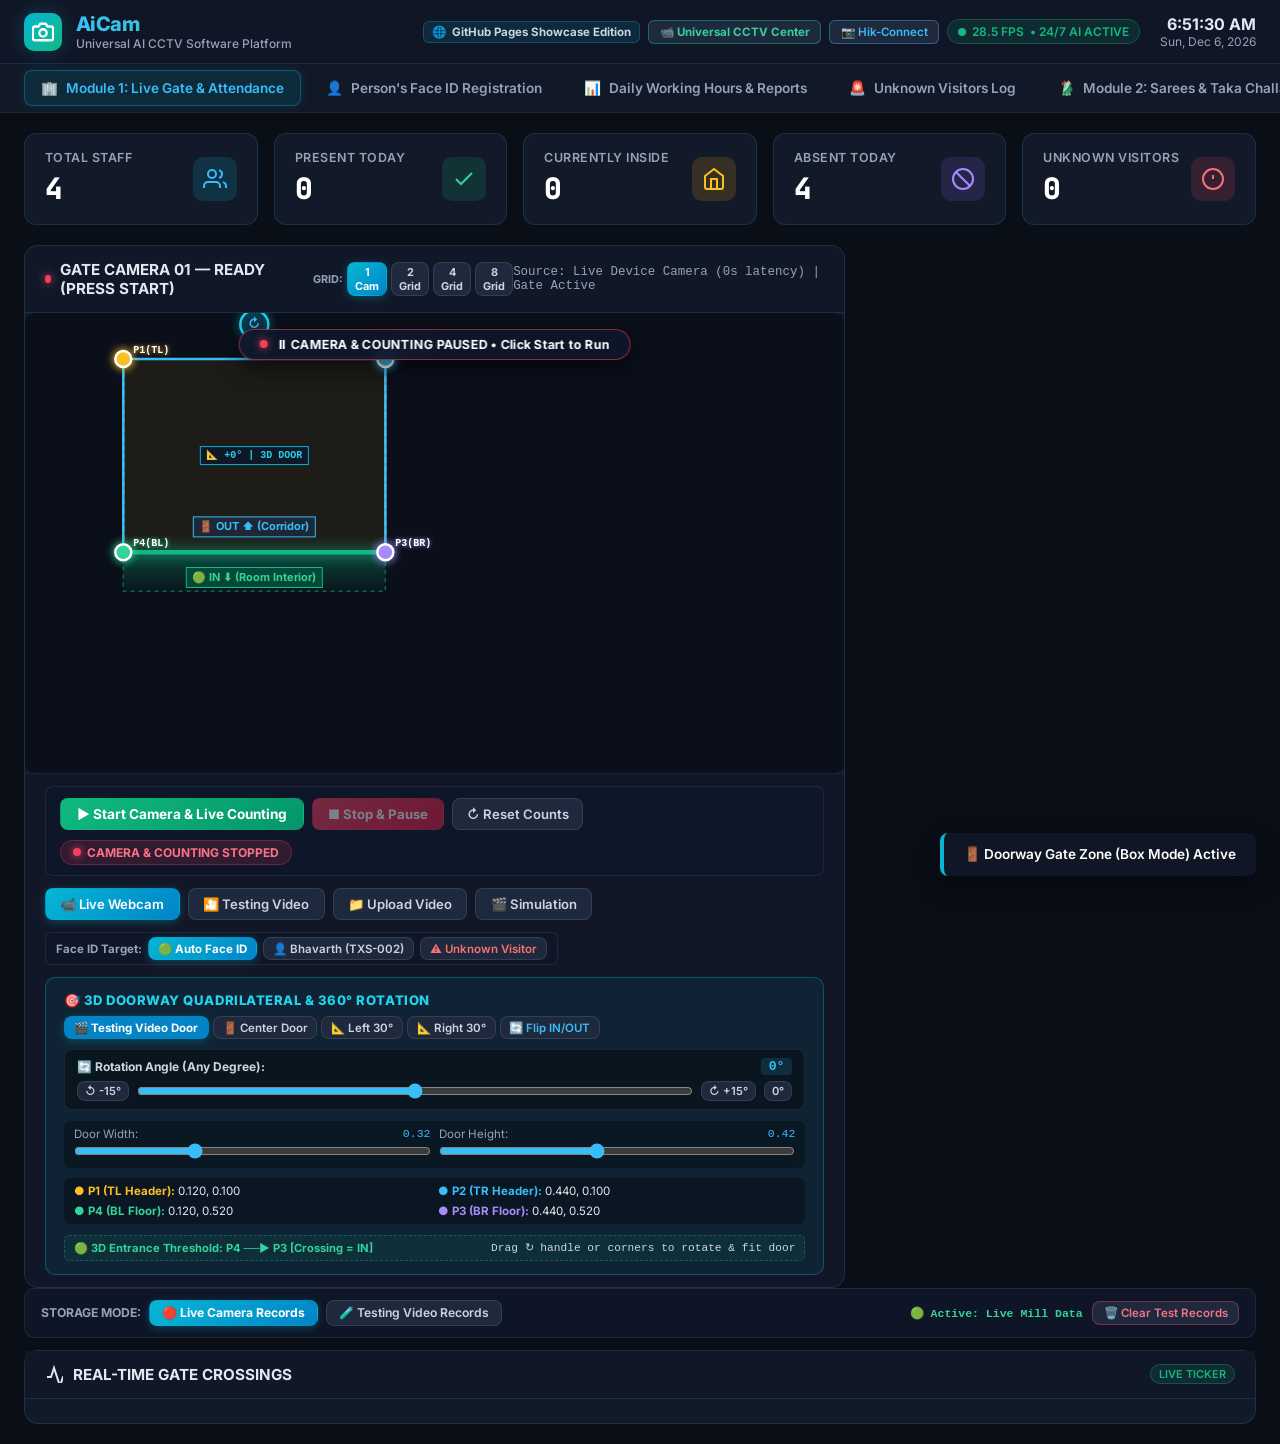
==== docs/index.html @ 10a3b768 "feat: 360-degree rotation handle, degree slider, dimension controls, and 3D entrance perspective car" ====
<!DOCTYPE html>
<html lang="en">
<head>
  <meta charset="UTF-8">
  <meta name="viewport" content="width=device-width, initial-scale=1.0">
  <title>AiCam - Universal AI CCTV Software Platform</title>
  <link rel="preconnect" href="https://fonts.googleapis.com">
  <link rel="preconnect" href="https://fonts.gstatic.com" crossorigin>
  <link href="https://fonts.googleapis.com/css2?family=Inter:wght@400;500;600;700;800&family=JetBrains+Mono:wght@500;700&display=swap" rel="stylesheet">
  <link rel="stylesheet" href="./css/style.css?v=21.0">
</head>
<body>

  <!-- Printable Report Header (Visible only when printing) -->
  <div class="print-header">
    <h1 style="font-size: 1.6rem; font-weight: 800; letter-spacing: -0.02em;">AiCam - OFFICIAL ATTENDANCE REPORT</h1>
    <p style="font-size: 0.9rem; color: #555; margin-top: 4px;">Gate 01 Attendance & Hours Log | Date: <span id="printReportDate">Today</span> | Generated Automatically by AI Camera System</p>
    <hr style="margin: 12px 0; border: 0; border-top: 2px solid #000;">
  </div>

  <!-- Top Navigation Bar -->
  <header class="navbar">
    <div class="brand">
      <div class="brand-icon">
        <svg viewBox="0 0 24 24" fill="none" stroke-width="2.5" stroke-linecap="round" stroke-linejoin="round">
          <path d="M23 19a2 2 0 0 1-2 2H3a2 2 0 0 1-2-2V8a2 2 0 0 1 2-2h4l2-3h6l2 3h4a2 2 0 0 1 2 2z"></path>
          <circle cx="12" cy="13" r="4"></circle>
        </svg>
      </div>
      <div class="brand-text">
        <h1>AiCam</h1>
        <p>Universal AI CCTV Software Platform</p>
      </div>
    </div>

    <div class="nav-status">
      <div style="display: flex; gap: 0.5rem; align-items: center; flex-wrap: wrap;">
        <span id="navConnPill" style="background: rgba(6,182,212,0.12); border: 1px solid rgba(6,182,212,0.3); color: #cbd5e1; font-size: 0.72rem; font-weight: 600; padding: 3px 8px; border-radius: 6px; font-family: monospace;" title="Connection status">
          🌐 <strong>GitHub Pages Showcase Edition</strong>
        </span>
                <button class="btn btn-secondary" onclick="openUniversalCameraModal()" style="padding: 0.25rem 0.65rem; font-size: 0.72rem; border-radius: 6px; border: 1px solid rgba(16,185,129,0.5); color: #34d399; font-weight: 700;">📹 Universal CCTV Center</button>
        <button class="btn btn-secondary" onclick="openHikConnectModal()" style="padding: 0.25rem 0.65rem; font-size: 0.72rem; border-radius: 6px; border: 1px solid rgba(56,189,248,0.4); color: #38bdf8;">📷 Hik-Connect</button>
        <button id="btnConnectLiveBackend" class="btn btn-secondary" style="display: none; padding: 0.25rem 0.65rem; font-size: 0.72rem; border-radius: 6px; border: 1px solid rgba(56,189,248,0.4); color: #38bdf8;" onclick="promptBackendUrl()">
          📡 Connect Live Cloud Cam
        </button>
        <div class="badge-live">
          <span class="pulse-dot"></span>
          <span id="liveFps">28.5 FPS</span> • 24/7 AI ACTIVE
        </div>
      </div>
      <div class="time-box">
        <div class="time" id="liveTime">--:--:-- --</div>
        <div class="date" id="liveDate">Loading date...</div>
      </div>
    </div>
  </header>

  <!-- Modular Navigation Tab Bar -->
  <nav class="tab-bar">
    <button class="tab-btn active" data-tab="attendance">
      <span>🏢</span> Module 1: Live Gate & Attendance
    </button>
    <button class="tab-btn" data-tab="staff">
      <span>👤</span> Person's Face ID Registration
    </button>
    <button class="tab-btn" data-tab="reports">
      <span>📊</span> Daily Working Hours & Reports
    </button>
    <button class="tab-btn" data-tab="unknowns">
      <span>🚨</span> Unknown Visitors Log
      <span class="tab-badge" id="unknownsCountBadge" style="display: none;">0</span>
    </button>
    <button class="tab-btn" data-tab="module2">
      <span>🥻</span> Module 2: Sarees & Taka Challan Matching
    </button>
    <button class="tab-btn" data-tab="module3">
      <span>📦</span> Module 3: Yarn Boxes & Rapier Bimps
    </button>
  </nav>

  <!-- Main Content Layout -->
  <main class="main-content">

    <!-- Top KPI Performance Cards -->
    <section class="kpi-grid">
      <div class="kpi-card">
        <div class="kpi-info">
          <p>Total Staff</p>
          <h2 id="kpiTotalStaff">4</h2>
        </div>
        <div class="kpi-icon cyan">
          <svg width="24" height="24" fill="none" stroke="currentColor" stroke-width="2"><path d="M17 21v-2a4 4 0 0 0-4-4H5a4 4 0 0 0-4 4v2"></path><circle cx="9" cy="7" r="4"></circle><path d="M23 21v-2a4 4 0 0 0-3-3.87"></path><path d="M16 3.13a4 4 0 0 1 0 7.75"></path></svg>
        </div>
      </div>

      <div class="kpi-card">
        <div class="kpi-info">
          <p>Present Today</p>
          <h2 id="kpiPresentToday">0</h2>
        </div>
        <div class="kpi-icon emerald">
          <svg width="24" height="24" fill="none" stroke="currentColor" stroke-width="2"><polyline points="20 6 9 17 4 12"></polyline></svg>
        </div>
      </div>

      <div class="kpi-card">
        <div class="kpi-info">
          <p>Currently Inside</p>
          <h2 id="kpiCurrentlyInside">0</h2>
        </div>
        <div class="kpi-icon amber">
          <svg width="24" height="24" fill="none" stroke="currentColor" stroke-width="2"><path d="M3 9l9-7 9 7v11a2 2 0 0 1-2 2H5a2 2 0 0 1-2-2z"></path><polyline points="9 22 9 12 15 12 15 22"></polyline></svg>
        </div>
      </div>

      <div class="kpi-card">
        <div class="kpi-info">
          <p>Absent Today</p>
          <h2 id="kpiAbsentToday">4</h2>
        </div>
        <div class="kpi-icon violet">
          <svg width="24" height="24" fill="none" stroke="currentColor" stroke-width="2"><circle cx="12" cy="12" r="10"></circle><line x1="4.93" y1="4.93" x2="19.07" y2="19.07"></line></svg>
        </div>
      </div>

      <div class="kpi-card">
        <div class="kpi-info">
          <p>Unknown Visitors</p>
          <h2 id="kpiUnknownsToday">0</h2>
        </div>
        <div class="kpi-icon rose">
          <svg width="24" height="24" fill="none" stroke="currentColor" stroke-width="2"><circle cx="12" cy="12" r="10"></circle><line x1="12" y1="8" x2="12" y2="12"></line><line x1="12" y1="16" x2="12.01" y2="16"></line></svg>
        </div>
      </div>
    </section>

    <!-- PANE 1: Module 1 Live Attendance & Gate Video -->
    <div id="pane-attendance" class="tab-content-pane">
      <div class="camera-view-layout">
        
        <!-- Live Video Feed Container -->
        <div class="camera-card">
          <div class="card-header">
            <div class="card-title">
              <span id="cameraPulseDot" class="pulse-dot"></span>
              <span id="cameraCardHeaderTitle">GATE CAMERA 01 - REAL-TIME AI TRACKING FEED</span>
              <div style="display: flex; gap: 4px; align-items: center; margin-left: 0.5rem;">
                <span style="font-size: 0.68rem; color: #94a3b8; font-weight: 700;">GRID:</span>
                <button id="btnGrid1" class="btn btn-primary" style="padding: 2px 7px; font-size: 0.68rem; font-weight: 700;" onclick="setCameraGridView(1)">1 Cam</button>
                <button id="btnGrid2" class="btn btn-secondary" style="padding: 2px 7px; font-size: 0.68rem; font-weight: 700;" onclick="setCameraGridView(2)">2 Grid</button>
                <button id="btnGrid4" class="btn btn-secondary" style="padding: 2px 7px; font-size: 0.68rem; font-weight: 700;" onclick="setCameraGridView(4)">4 Grid</button>
                <button id="btnGrid8" class="btn btn-secondary" style="padding: 2px 7px; font-size: 0.68rem; font-weight: 700;" onclick="setCameraGridView(8)">8 Grid</button>
              </div>
            </div>
            <span id="sourceStatusText" style="font-size: 0.78rem; color: var(--text-muted); font-family: monospace;">
              Initializing camera source...
            </span>
          </div>

                    <!-- Video + Interactive Canvas Overlay -->
          <div id="videoWrapper" style="position: relative; width: 100%; aspect-ratio: 16/9; background: #0a0f1a; border-radius: 10px; overflow: hidden; user-select: none;">
            <!-- 1. Live Backend Stream (used when localhost:8000 or cloud tunnel is active) -->
            <img id="cameraStream"
                 src=""
                 alt="Live AI Camera Stream"
                 style="display: none; width: 100%; height: 100%; object-fit: contain; border-radius: 10px;" />

            <!-- 2. Real Video / Webcam Player (used on GitHub Pages or standalone browser mode with 0-sec delay) -->
            <video id="html5VideoPlayer"
                   src=""
                   playsinline
                   muted
                   crossorigin="anonymous"
                   style="display: block; width: 100%; height: 100%; object-fit: contain; border-radius: 10px;">
            </video>

            <!-- 3. Real Interactive Gate Line & Bounding Boxes Canvas Overlay -->
            <canvas id="gateLineCanvas"
                    style="position: absolute; top: 0; left: 0; width: 100%; height: 100%; border-radius: 10px; cursor: default; z-index: 10; display: block; pointer-events: auto;">
            </canvas>

            <!-- Standby Notification (Shows for 2 seconds then auto-fades) -->
            <div id="cameraStandbyOverlay" style="display: none; position: absolute; top: 16px; left: 50%; transform: translateX(-50%); z-index: 25; pointer-events: none; transition: opacity 0.4s ease-out; opacity: 0;">
              <div style="background: rgba(15,23,42,0.92); border: 1px solid rgba(244,63,94,0.55); border-radius: 30px; padding: 7px 20px; display: flex; align-items: center; gap: 8px; box-shadow: 0 8px 25px rgba(0,0,0,0.6); backdrop-filter: blur(8px); white-space: nowrap;">
                <span style="display: inline-block; width: 8px; height: 8px; border-radius: 50%; background: #f43f5e; box-shadow: 0 0 8px #f43f5e;"></span>
                <span style="color: #fff; font-size: 0.78rem; font-weight: 700; letter-spacing: 0.02em;">&#9208; CAMERA &amp; COUNTING PAUSED &bull; Click Start to Run</span>
              </div>
            </div>

            <!-- Draw Mode Badge -->
            <div id="drawModeBadge" style="display: none; position: absolute; top: 10px; left: 50%; transform: translateX(-50%); z-index: 20; background: rgba(251,191,36,0.95); color: #000; font-size: 0.76rem; font-weight: 800; padding: 5px 14px; border-radius: 20px; pointer-events: none; white-space: nowrap;">
              &#9998; DRAW MODE: Drag anywhere on video to place gate line &mdash; Drag handles to resize
            </div>
          </div>

          <!-- Controls Bar -->
          <div class="cam-controls-bar" style="flex-direction: column; gap: 0.75rem; align-items: stretch; padding-top: 0.75rem;">

            <!-- Row 1: Primary Controls (Start / Stop / Reset / Status) -->
            <div style="display: flex; gap: 0.6rem; align-items: center; justify-content: space-between; flex-wrap: wrap; background: rgba(15,23,42,0.92); padding: 0.65rem 0.85rem; border-radius: 8px; border: 1px solid rgba(255,255,255,0.08);">
              <div style="display: flex; gap: 0.5rem; align-items: center; flex-wrap: wrap;">
                <button id="btnStartCounting" class="btn btn-emerald" style="padding: 0.45rem 1rem; font-weight: 700; font-size: 0.85rem;" onclick="startLiveCounting()">
                  &#9654; Start Camera &amp; Live Counting
                </button>
                <button id="btnStopCounting" class="btn btn-rose" style="padding: 0.45rem 0.95rem; font-weight: 700; font-size: 0.82rem;" onclick="stopLiveCounting()">
                  &#9632; Stop &amp; Pause
                </button>
                <button id="btnResetSessionCounts" class="btn btn-secondary" style="padding: 0.45rem 0.85rem; font-size: 0.82rem;" onclick="resetSessionCrossings()">
                  &#8635; Reset Counts
                </button>
              </div>

              <!-- Live Counting Status Badge -->
              <div id="countingStatusBadge" style="display: flex; align-items: center; gap: 6px; font-size: 0.75rem; font-weight: 700; color: #fb7185; background: rgba(244,63,94,0.15); border: 1px solid rgba(244,63,94,0.3); padding: 4px 12px; border-radius: 20px;">
                <span class="pulse-dot" id="statusDot" style="background: #f43f5e; box-shadow: 0 0 8px #f43f5e; animation: none;"></span>
                <span id="countingStatusText">CAMERA &amp; COUNTING STOPPED</span>
              </div>
            </div>

            <!-- Row 2: Clean Video Source + Target Selector -->
            <div style="display: flex; justify-content: space-between; align-items: center; flex-wrap: wrap; gap: 0.75rem;">

              <!-- Clean Source Selector (No repetition) -->
              <div class="source-selector" style="flex-wrap: wrap; margin: 0;">
                <button id="btnSrcWebcam" class="btn btn-primary" onclick="setVideoSource('webcam')">
                  &#128249; Live Webcam
                </button>
                <button id="btnSrcTestVideo" class="btn btn-secondary" onclick="setVideoSource('file')" title="Load testing video.mp4">
                  &#127910; Testing Video
                </button>
                <label for="videoFileInput" class="btn btn-secondary" style="margin: 0; cursor: pointer;">
                  &#128193; Upload Video
                </label>
                <input type="file" id="videoFileInput" accept="video/*" style="display: none;" />
                <button id="btnSrcSim" class="btn btn-secondary" onclick="runSimulatedGateEvent()" title="Run CCTV Simulation Pass & Capture Unknown Visitor">
                  &#127916; Simulation
                </button>
              </div>

              <!-- Biometric Target Selection -->
              <div style="display: flex; align-items: center; gap: 0.4rem; background: rgba(15,23,42,0.7); padding: 4px 10px; border-radius: 6px; border: 1px solid rgba(255,255,255,0.08);">
                <span style="font-size: 0.72rem; color: #94a3b8; font-weight: 700;">Face ID Target:</span>
                <button id="btnTargetAuto" class="btn btn-primary" style="padding: 0.22rem 0.55rem; font-size: 0.72rem; font-weight: 700;" onclick="setGatePersonTarget('auto')">&#128994; Auto Face ID</button>
                <button id="btnTargetStaff" class="btn btn-secondary" style="padding: 0.22rem 0.55rem; font-size: 0.72rem;" onclick="setGatePersonTarget('bhavarth')">&#128100; Bhavarth (TXS-002)</button>
                <button id="btnTargetUnknown" class="btn btn-secondary" style="padding: 0.22rem 0.55rem; font-size: 0.72rem; color: #f87171;" onclick="setGatePersonTarget('unknown')">&#9888;&#65039; Unknown Visitor</button>
              </div>

              <!-- Gate Geometry & Zone Editor Panel -->
              <div id="gateLinePanel" style="background: rgba(6,182,212,0.08); border: 1px solid rgba(6,182,212,0.35); border-radius: 10px; padding: 0.85rem 1.1rem; display: flex; flex-direction: column; gap: 0.65rem; min-width: 340px;">
                <div style="display: flex; align-items: center; justify-content: space-between; gap: 0.5rem; flex-wrap: wrap;">
                  <span style="font-size: 0.82rem; font-weight: 800; color: #22d3ee; text-transform: uppercase; letter-spacing: 0.04em;">🎯 3D Doorway Quadrilateral &amp; 360° Rotation</span>
                  <div style="display: flex; gap: 4px; flex-wrap: wrap;">
                    <button id="btnSnapTestVideoDoor" class="btn btn-primary" style="padding: 0.22rem 0.6rem; font-size: 0.72rem; font-weight: 700; background: #0284c7;" onclick="snapToTestingVideoDoor()" title="Aligns door quad perfectly with testing video doorway">🎬 Testing Video Door</button>
                    <button id="btnCenterDoor" class="btn btn-secondary" style="padding: 0.22rem 0.55rem; font-size: 0.72rem;" onclick="snapToCenterDoor()" title="Center door square">🚪 Center Door</button>
                    <button id="btnAngledLeftDoor" class="btn btn-secondary" style="padding: 0.22rem 0.55rem; font-size: 0.72rem;" onclick="snapToAngledDoor(-30)" title="30° Left Perspective">📐 Left 30°</button>
                    <button id="btnAngledRightDoor" class="btn btn-secondary" style="padding: 0.22rem 0.55rem; font-size: 0.72rem;" onclick="snapToAngledDoor(30)" title="30° Right Perspective">📐 Right 30°</button>
                    <button id="btnFlipDir" class="btn btn-secondary" style="padding: 0.22rem 0.55rem; font-size: 0.72rem; color: #38bdf8;" onclick="toggleFlipDirection()" title="Flip IN vs OUT direction">🔄 Flip IN/OUT</button>
                  </div>
                </div>

                <!-- 360° Rotation Angle Slider & Quick Angle Nudge -->
                <div style="background: rgba(0,0,0,0.4); padding: 8px 12px; border-radius: 8px; border: 1px solid rgba(255,255,255,0.08); display: flex; flex-direction: column; gap: 6px;">
                  <div style="display: flex; justify-content: space-between; align-items: center; font-size: 0.75rem;">
                    <span style="color: #cbd5e1; font-weight: 700;">🔄 Rotation Angle (Any Degree):</span>
                    <span id="doorAngleDegreeText" style="font-family: monospace; font-size: 0.82rem; font-weight: 800; color: #38bdf8; background: rgba(56,189,248,0.15); padding: 1px 8px; border-radius: 4px;">0°</span>
                  </div>
                  <div style="display: flex; align-items: center; gap: 8px;">
                    <button class="btn btn-secondary" style="padding: 2px 7px; font-size: 0.70rem;" onclick="nudgeDoorAngle(-15)" title="Rotate -15°">↺ -15°</button>
                    <input type="range" id="doorAngleSlider" min="-180" max="180" value="0" step="1" style="flex: 1; accent-color: #38bdf8; cursor: pointer;" oninput="onDoorAngleSliderChange(this.value)">
                    <button class="btn btn-secondary" style="padding: 2px 7px; font-size: 0.70rem;" onclick="nudgeDoorAngle(15)" title="Rotate +15°">↻ +15°</button>
                    <button class="btn btn-secondary" style="padding: 2px 7px; font-size: 0.70rem;" onclick="resetDoorAngle()" title="Reset to 0°">0°</button>
                  </div>
                </div>

                <!-- 3D Perspective Dimension Sliders (Width & Height) -->
                <div style="display: grid; grid-template-columns: 1fr 1fr; gap: 8px; background: rgba(0,0,0,0.3); padding: 6px 10px; border-radius: 6px; font-size: 0.72rem;">
                  <div>
                    <div style="display: flex; justify-content: space-between; color: #94a3b8; margin-bottom: 2px;">
                      <span>Door Width:</span>
                      <span id="doorWidthText" style="font-family: monospace; color: #38bdf8;">0.32</span>
                    </div>
                    <input type="range" id="doorWidthSlider" min="0.08" max="0.80" step="0.01" value="0.32" style="width: 100%; accent-color: #38bdf8;" oninput="onDoorDimensionChange('width', this.value)">
                  </div>
                  <div>
                    <div style="display: flex; justify-content: space-between; color: #94a3b8; margin-bottom: 2px;">
                      <span>Door Height:</span>
                      <span id="doorHeightText" style="font-family: monospace; color: #38bdf8;">0.42</span>
                    </div>
                    <input type="range" id="doorHeightSlider" min="0.08" max="0.85" step="0.01" value="0.42" style="width: 100%; accent-color: #38bdf8;" oninput="onDoorDimensionChange('height', this.value)">
                  </div>
                </div>

                <!-- 4 Editable Corners Display -->
                <div style="display: grid; grid-template-columns: 1fr 1fr; gap: 6px; font-size: 0.72rem; font-family: monospace; background: rgba(0,0,0,0.35); padding: 6px 10px; border-radius: 6px;">
                  <div><span style="color: #fbbf24; font-weight: 700;">● P1 (TL Header):</span> <span id="polyP1" style="color: #e2e8f0;">0.120, 0.100</span></div>
                  <div><span style="color: #38bdf8; font-weight: 700;">● P2 (TR Header):</span> <span id="polyP2" style="color: #e2e8f0;">0.440, 0.100</span></div>
                  <div><span style="color: #34d399; font-weight: 700;">● P4 (BL Floor):</span> <span id="polyP4" style="color: #e2e8f0;">0.120, 0.520</span></div>
                  <div><span style="color: #a78bfa; font-weight: 700;">● P3 (BR Floor):</span> <span id="polyP3" style="color: #e2e8f0;">0.440, 0.520</span></div>
                </div>

                <!-- 3D Direction & Threshold Indicator Note -->
                <div style="font-size: 0.70rem; color: #94a3b8; display: flex; justify-content: space-between; align-items: center; background: rgba(16,185,129,0.08); border: 1px dashed rgba(16,185,129,0.35); padding: 5px 9px; border-radius: 5px;">
                  <span id="thresholdStatusNote" style="color: #34d399; font-weight: 700;">🟢 3D Entrance Threshold: P4 ──▶ P3 [Crossing = IN]</span>
                  <span style="color: #cbd5e1; font-family: monospace;">Drag ↻ handle or corners to rotate &amp; fit door</span>
                </div>
              </div></div>

            </div>
          </div>
        </div>
        </div>

                <!-- Multi-Camera Responsive Grid (Shown when 2, 4, or 8 Grid selected) -->
        <div id="multiCameraGrid" style="display: none; grid-template-columns: repeat(auto-fit, minmax(280px, 1fr)); gap: 0.75rem; margin-bottom: 1rem;">
          <!-- Dynamically populated camera feed tiles -->
        </div>

        <!-- Live vs Testing Video Storage Mode Selector -->
        <div style="background: rgba(15,23,42,0.85); border: 1px solid rgba(255,255,255,0.08); border-radius: 10px; padding: 0.65rem 1rem; margin-bottom: 0.75rem; display: flex; justify-content: space-between; align-items: center; flex-wrap: wrap; gap: 0.6rem;">
          <div style="display: flex; gap: 0.5rem; align-items: center;">
            <span style="font-size: 0.76rem; font-weight: 700; color: #94a3b8; text-transform: uppercase;">Storage Mode:</span>
            <button id="btnViewLiveRecords" class="btn btn-primary" style="padding: 0.3rem 0.75rem; font-size: 0.76rem; font-weight: 700;" onclick="switchStorageMode('live')">
              🔴 Live Camera Records
            </button>
            <button id="btnViewTestRecords" class="btn btn-secondary" style="padding: 0.3rem 0.75rem; font-size: 0.76rem;" onclick="switchStorageMode('testing')">
              🧪 Testing Video Records
            </button>
          </div>
          <div style="display: flex; align-items: center; gap: 0.6rem;">
            <span id="storageModeBadge" style="font-size: 0.72rem; font-family: monospace; color: #34d399; font-weight: 700;">
              🟢 Active: Live Mill Data
            </span>
            <button id="btnClearTestRecordsBtn" class="btn btn-secondary" style="padding: 0.25rem 0.65rem; font-size: 0.72rem; border-color: rgba(244,63,94,0.4); color: #fb7185;" onclick="clearTestRecordsNow()">
              🗑️ Clear Test Records
            </button>
          </div>
        </div>

        <!-- Live Gate Events Ticker -->
        <div class="feed-card">
          <div class="card-header">
            <div class="card-title">
              <svg width="18" height="18" fill="none" stroke="currentColor" stroke-width="2"><polyline points="22 12 18 12 15 21 9 3 6 12 2 12"></polyline></svg>
              <span>REAL-TIME GATE CROSSINGS</span>
            </div>
            <span class="badge-live" style="font-size: 0.68rem; padding: 2px 8px;">LIVE TICKER</span>
          </div>

          <div class="feed-list" id="recentEventsList">
            <!-- Dynamically populated -->
          </div>
        </div>

      </div>
    </div>

    <!-- PANE 2: Staff & Face ID Registration -->
    <div id="pane-staff" class="tab-content-pane" style="display: none;">
      <div style="display: flex; justify-content: space-between; align-items: center; margin-bottom: 1.25rem; flex-wrap: wrap; gap: 0.75rem;">
        <div>
          <h2 style="font-size: 1.25rem; font-weight: 700; color: #fff;">Registered Persons & Face ID Database</h2>
          <p style="font-size: 0.82rem; color: var(--text-muted); margin-top: 2px;">
            AI Camera detects and identifies each worker automatically when they enter or leave through the gate.
          </p>
        </div>
        <div style="display: flex; gap: 0.6rem; align-items: center; flex-wrap: wrap;">
          <input type="text" id="staffSearchInput" class="form-control" placeholder="Search staff name or code..." style="padding: 0.45rem 0.75rem; width: 220px;" />
          <button id="btnClearTestData" class="btn btn-secondary" style="border-color: rgba(244, 63, 94, 0.4); color: #fb7185;">
            <span>🧹</span> Clear Raw/Test Data
          </button>
          <button id="btnOpenRegister" class="btn btn-primary" style="padding: 0.65rem 1.25rem; font-size: 0.9rem;">
            <span>➕</span> Register Person Face ID
          </button>
        </div>
      </div>

      <div id="staffGridContainer" style="display: grid; grid-template-columns: repeat(auto-fill, minmax(320px, 1fr)); gap: 1rem;">
        <!-- Dynamically loaded staff cards -->
      </div>
    </div>

    <!-- PANE 3: Daily Working Hours & Reports -->
    <div id="pane-reports" class="tab-content-pane" style="display: none;">
      <div class="card-header no-print" style="border-radius: 12px; margin-bottom: 1rem;">
        <div style="display: flex; align-items: center; gap: 0.75rem; flex-wrap: wrap;">
          <label style="font-size: 0.85rem; font-weight: 600; color: #cbd5e1;">Select Date:</label>
          <input type="date" id="reportDatePicker" class="form-control" style="padding: 0.4rem 0.75rem;" />
          <button id="btnFilterReport" class="btn btn-primary" style="padding: 0.4rem 0.85rem;">Filter Date</button>
          
          <input type="text" id="reportSearchInput" class="form-control" placeholder="Search by name, designation, code..." style="width: 240px; padding: 0.4rem 0.75rem;" />

          <select id="reportStaffFilter" class="form-control" style="padding: 0.4rem 0.75rem; width: 180px;" onchange="onReportFilterChange()">
            <option value="ALL">👤 All Staff Members</option>
            <option value="TXS-001">Milan Hidad (TXS-001)</option>
            <option value="TXS-002">Bhavarth Hapani (TXS-002)</option>
            <option value="TXS-003">Vishal Morya (TXS-003)</option>
            <option value="TXS-004">Mahesh Ratod (TXS-004)</option>
          </select>
          <select id="reportStatusFilter" class="form-control" style="padding: 0.4rem 0.75rem; width: 140px;" onchange="onReportFilterChange()">
            <option value="ALL">All Status</option>
            <option value="Working">🟢 Working</option>
            <option value="Outside">🚪 Outside Gate</option>
            <option value="Completed">✓ Completed</option>
          </select>
        </div>

        <div style="display: flex; gap: 0.6rem; align-items: center; flex-wrap: wrap;">
          <button id="btnExportReportCSV" class="btn btn-secondary" style="padding: 0.55rem 0.95rem;">
            <span>📥</span> Export CSV
          </button>
          <button id="btnPrintReport" class="btn btn-emerald" style="padding: 0.55rem 1.1rem;">
            <span>🖨️</span> Print Official Attendance Sheet
          </button>
        </div>
      </div>

      
      <!-- Source-Separated Attendance Selector -->
      <div style="display: flex; justify-content: space-between; align-items: center; background: rgba(15,23,42,0.7); padding: 0.65rem 1rem; border-radius: 10px; border: 1px solid rgba(255,255,255,0.08); margin-bottom: 1rem; flex-wrap: wrap; gap: 0.75rem;">
        <div style="display: flex; gap: 0.6rem; align-items: center;">
          <span style="font-size: 0.8rem; font-weight: 700; color: #94a3b8; text-transform: uppercase; letter-spacing: 0.03em;">Attendance Mode:</span>
          <button id="btnReportsViewLive" class="btn btn-primary" style="padding: 0.35rem 0.85rem; font-size: 0.78rem; font-weight: 700;" onclick="setReportsViewMode('live')">
            🎥 Live Camera Records
          </button>
          <button id="btnReportsViewTest" class="btn btn-secondary" style="padding: 0.35rem 0.85rem; font-size: 0.78rem;" onclick="setReportsViewMode('testing')">
            🎬 Testing Video Records
          </button>
        </div>
        <div id="reportSourceBanner" style="font-size: 0.78rem; font-family: monospace; color: #34d399; font-weight: 700; display: flex; align-items: center; gap: 6px;">
          <span>🟢 Displaying: <strong>Live Camera Stream Data (Counted from 0)</strong></span>
        </div>
      </div>

      <div class="table-container">
        <table class="data-table">
          <thead>
            <tr>
              <th>#</th>
              <th>Photo</th>
              <th>Staff Code</th>
              <th>Name</th>
              <th>Designation</th>
              <th>Date</th>
              <th>Gate In / Out Counts</th>
              <th>In Time</th>
              <th>Out Time</th>
              <th>Total Working Hours</th>
              <th>Status</th>
              <th>Line-by-Line Movement</th>
            </tr>
          </thead>
          <tbody id="attendanceTableBody">
            <!-- Dynamically populated -->
          </tbody>
        </table>
      </div>

      <!-- Line-by-Line Detailed Person Movement Audit Report -->
      <div id="personTimelineSection" style="display: none; margin-top: 1.5rem; background: rgba(15,23,42,0.9); border: 1px solid rgba(56,189,248,0.3); border-radius: 12px; padding: 1.25rem;">
        <div style="display: flex; justify-content: space-between; align-items: center; border-bottom: 1px solid rgba(255,255,255,0.1); padding-bottom: 0.85rem; margin-bottom: 1rem; flex-wrap: wrap; gap: 0.75rem;">
          <div style="display: flex; align-items: center; gap: 0.85rem;">
            <img id="timelineStaffPhoto" src="" class="staff-thumb" style="width: 48px; height: 48px; border-radius: 8px;" />
            <div>
              <h3 id="timelineStaffName" style="color: #fff; font-size: 1.1rem; font-weight: 700; margin: 0;">Staff Name</h3>
              <p id="timelineStaffMeta" style="color: var(--accent-cyan); font-size: 0.78rem; font-family: monospace; margin: 2px 0 0 0;">Code | Designation</p>
            </div>
          </div>
          <div style="display: flex; gap: 0.5rem; align-items: center;">
            <button class="btn btn-secondary btn-sm" onclick="printPersonAuditReport()">🖨️ Print Person Report</button>
            <button class="btn btn-secondary btn-sm" onclick="closePersonTimeline()">✕ Close Timeline</button>
          </div>
        </div>

        <div style="display: grid; grid-template-columns: repeat(auto-fit, minmax(140px, 1fr)); gap: 0.75rem; margin-bottom: 1.25rem;">
          <div style="background: rgba(0,0,0,0.3); padding: 8px 12px; border-radius: 8px; border-left: 3px solid #10b981;">
            <div style="font-size: 0.72rem; color: #94a3b8;">FIRST IN TIME</div>
            <div id="timelineFirstIn" style="font-size: 1rem; font-weight: 700; color: #34d399; font-family: monospace;">--:--</div>
          </div>
          <div style="background: rgba(0,0,0,0.3); padding: 8px 12px; border-radius: 8px; border-left: 3px solid #f59e0b;">
            <div style="font-size: 0.72rem; color: #94a3b8;">LAST OUT TIME</div>
            <div id="timelineLastOut" style="font-size: 1rem; font-weight: 700; color: #fbbf24; font-family: monospace;">--:--</div>
          </div>
          <div style="background: rgba(0,0,0,0.3); padding: 8px 12px; border-radius: 8px; border-left: 3px solid #06b6d4;">
            <div style="font-size: 0.72rem; color: #94a3b8;">TOTAL WORKING TIME</div>
            <div id="timelineTotalWork" style="font-size: 1rem; font-weight: 700; color: #38bdf8; font-family: monospace;">0h 0m</div>
          </div>
          <div style="background: rgba(0,0,0,0.3); padding: 8px 12px; border-radius: 8px; border-left: 3px solid #a855f7;">
            <div style="font-size: 0.72rem; color: #94a3b8;">TOTAL GATE CROSSINGS</div>
            <div id="timelineTotalPasses" style="font-size: 1rem; font-weight: 700; color: #c084fc; font-family: monospace;">0 times</div>
          </div>
        </div>

        <h4 style="font-size: 0.88rem; font-weight: 700; color: #e2e8f0; margin-bottom: 0.6rem;">📜 Line-by-Line Movement & Punch Log</h4>
        <div class="table-container" style="max-height: 320px; overflow-y: auto;">
          <table class="data-table">
            <thead>
              <tr>
                <th>Event #</th>
                <th>Time (Note Down)</th>
                <th>Movement Direction</th>
                <th>Camera Location</th>
                <th>Session Duration</th>
                <th>Cumulative Hours</th>
                <th>Biometric Status</th>
              </tr>
            </thead>
            <tbody id="personTimelineTableBody">
              <!-- Chronological lines -->
            </tbody>
          </table>
        </div>
      </div>

    </div>

    <!-- PANE 4: Unknown Visitors Log -->
    <div id="pane-unknowns" class="tab-content-pane" style="display: none;">
      <div style="display: flex; justify-content: space-between; align-items: center; margin-bottom: 1.25rem; flex-wrap: wrap; gap: 0.75rem;">
        <div>
          <h2 style="font-size: 1.25rem; font-weight: 700; color: #fff;">Unregistered / Unknown Visitors (Daily Date Folders)</h2>
          <p style="font-size: 0.82rem; color: var(--text-muted); margin-top: 2px;">
            AI Camera saves unknown faces in daily date folders (<code>/data/unknown_snapshots/YYYY-MM-DD/</code>).
          </p>
        </div>
        <div style="display: flex; gap: 0.6rem; align-items: center; flex-wrap: wrap;">
          <input type="date" id="unknownDatePicker" class="form-control" style="padding: 0.4rem 0.75rem;" />
          <button id="btnFilterUnknowns" class="btn btn-primary" style="padding: 0.45rem 0.85rem;" onclick="filterUnknownsByDate()">
            <span>🔍</span> Filter Folder
          </button>
          <button id="btnClearDateUnknowns" class="btn btn-secondary" style="padding: 0.45rem 0.85rem; border-color: rgba(244,63,94,0.4); color: #fb7185;" onclick="deleteAllUnknownsForDate()">
            <span>📅</span> Delete for This Date
          </button>
          <button id="btnDeleteAllUnknownsTotal" class="btn btn-rose" style="padding: 0.45rem 0.85rem; font-weight: 700;" onclick="deleteAllUnknownsCompletely()">
            <span>💥</span> Delete ALL Unknowns (All Dates)
          </button>
        </div>
      </div>

      <div id="unknownsGallery" class="snapshots-grid">
        <!-- Dynamically loaded unknown visitor photos -->
      </div>
    </div>

    <!-- PANE 5: Module 2 Sarees & Taka Bunch Counter -->
    <div id="pane-module2" class="tab-content-pane" style="display: none;">
      <div style="display: grid; grid-template-columns: 1fr 2fr; gap: 1.25rem;">
        
        <!-- Challan Verification Form -->
        <div class="camera-card" style="padding: 1.25rem;">
          <h3 style="font-size: 1.05rem; font-weight: 700; color: #fff; margin-bottom: 0.5rem;">Saree & Taka Delivery Challan Verification</h3>
          <p style="font-size: 0.78rem; color: var(--text-muted); margin-bottom: 1rem;">
            Delivery boys bring raw taka bunches (20-40m rolls, 1-10 at a time) or finished sarees with a bill challan. Count under camera and verify before signing!
          </p>

          <form id="sareeTakaForm" style="display: flex; flex-direction: column; gap: 0.85rem;">
            <div class="form-group">
              <label>Delivery Challan No.</label>
              <input type="text" id="m2ChallanNo" class="form-control" placeholder="e.g. CH-2026-8812" required />
            </div>

            <div class="form-group">
              <label>Party / Mill Name</label>
              <input type="text" id="m2PartyName" class="form-control" placeholder="e.g. Shri Balaji Fabrics / Surat Mill" required />
            </div>

            <div class="form-group">
              <label>Delivery Person / Boy Name</label>
              <input type="text" id="m2DeliveryBoy" class="form-control" placeholder="e.g. Suresh Kumar" required />
            </div>

            <div class="form-group">
              <label>Product Type</label>
              <select id="m2ProductType" class="form-control">
                <option value="Raw Taka Bunch (20-40m)">Raw Taka Bunch (20-40 meters bunched)</option>
                <option value="Finished Saree (Butta Cutting)">Finished Saree (Butta Cutting)</option>
                <option value="Finished Saree (Border Cutting)">Finished Saree (Border Cutting)</option>
                <option value="Mill Processed Sarees">Mill Processed Sarees</option>
              </select>
            </div>

            <div style="display: grid; grid-template-columns: 1fr 1fr; gap: 0.75rem;">
              <div class="form-group">
                <label>Challan Quantity (Pcs)</label>
                <input type="number" id="m2ExpectedQty" class="form-control" placeholder="e.g. 40" required />
              </div>
              <div class="form-group">
                <label>AI Counted Qty (Pcs)</label>
                <input type="number" id="m2CountedQty" class="form-control" placeholder="e.g. 40" required />
              </div>
            </div>

            <div class="form-group">
              <label>Signed By (Authorised Staff)</label>
              <input type="text" id="m2SignedBy" class="form-control" placeholder="e.g. Ramesh Patel (Master)" />
            </div>

            <div class="form-group">
              <label>Remarks / Notes</label>
              <input type="text" id="m2Notes" class="form-control" placeholder="Condition of bundles, mill batch..." />
            </div>

            <button type="submit" class="btn btn-primary" style="margin-top: 0.5rem; justify-content: center; padding: 0.7rem;">
              Verify Match & Sign Challan
            </button>
          </form>
        </div>

        <!-- Challan History Table -->
        <div class="table-container" style="margin-top: 0;">
          <div class="card-header">
            <span class="card-title">DELIVERY CHALLAN & SAREE BATCH RECORDS</span>
          </div>
          <table class="data-table">
            <thead>
              <tr>
                <th>#</th>
                <th>Challan No.</th>
                <th>Party Name</th>
                <th>Delivery Boy</th>
                <th>Product Type</th>
                <th>Challan Qty</th>
                <th>AI Count</th>
                <th>Difference</th>
                <th>Status</th>
              </tr>
            </thead>
            <tbody id="module2TableBody">
              <!-- Dynamically populated -->
            </tbody>
          </table>
        </div>

      </div>
    </div>

    <!-- PANE 6: Module 3 Yarn Boxes & Rapier Bimps -->
    <div id="pane-module3" class="tab-content-pane" style="display: none;">
      <div style="display: grid; grid-template-columns: 1fr 2fr; gap: 1.25rem;">
        
        <!-- Inventory Actions & Lock Display -->
        <div class="camera-card" style="padding: 1.25rem;">
          <h3 style="font-size: 1.05rem; font-weight: 700; color: #fff; margin-bottom: 0.5rem;">Yarn Boxes & Rapier Bimp Movement</h3>
          <p style="font-size: 0.78rem; color: var(--text-muted); margin-bottom: 1rem;">
            Automatic in/out counting for yarn carton boxes, rapier machine beams (bimps), and zari spools.
          </p>

          <div style="background: rgba(16, 185, 129, 0.1); border: 1px solid rgba(16, 185, 129, 0.3); border-radius: 8px; padding: 0.85rem; margin-bottom: 1.25rem;">
            <div style="display: flex; align-items: center; gap: 0.5rem; color: var(--accent-emerald); font-weight: 700; font-size: 0.85rem;">
              <span>🔒</span> Anti-Double-Count Lock: ACTIVE
            </div>
            <p style="font-size: 0.75rem; color: #cbd5e1; margin-top: 4px;">
              System locks each object token for 10 seconds to ensure the same box or beam is never counted twice.
            </p>
          </div>

          <div style="display: flex; flex-direction: column; gap: 0.85rem;">
            <label style="font-size: 0.8rem; font-weight: 600; color: #cbd5e1;">Quick Gate Action Triggers:</label>
            <div style="display: grid; grid-template-columns: 1fr 1fr; gap: 0.6rem;">
              <button id="btnCountBoxIn" class="btn btn-emerald" style="justify-content: center; padding: 0.65rem;">
                📦 Yarn Box IN
              </button>
              <button id="btnCountBoxOut" class="btn btn-secondary" style="justify-content: center; padding: 0.65rem;">
                📦 Yarn Box OUT
              </button>
            </div>

            <div style="display: grid; grid-template-columns: 1fr 1fr; gap: 0.6rem;">
              <button id="btnCountBimpIn" class="btn btn-emerald" style="justify-content: center; padding: 0.65rem;">
                ⚙️ Rapier Bimp IN
              </button>
              <button id="btnCountBimpOut" class="btn btn-secondary" style="justify-content: center; padding: 0.65rem;">
                ⚙️ Rapier Bimp OUT
              </button>
            </div>
          </div>
        </div>

        <!-- Inventory Log Table -->
        <div class="table-container" style="margin-top: 0;">
          <div class="card-header">
            <span class="card-title">INVENTORY MOVEMENT LOG (ANTI-DOUBLE COUNT PROTECTED)</span>
          </div>
          <table class="data-table">
            <thead>
              <tr>
                <th>#</th>
                <th>Timestamp</th>
                <th>Material Type</th>
                <th>Direction</th>
                <th>Count Qty</th>
                <th>Anti-Double Lock Token</th>
              </tr>
            </thead>
            <tbody id="module3TableBody">
              <!-- Dynamically populated -->
            </tbody>
          </table>
        </div>

      </div>
    </div>

  </main>

  <!-- MODAL: Staff & Face ID Registration -->
  <div id="registerStaffModal" class="modal-overlay" style="display: none;">
    <div class="modal-content">
      <div class="modal-header">
        <h3 style="font-size: 1.05rem; font-weight: 700; color: #fff;">Register Staff / Worker for 24/7 Face ID</h3>
        <button id="btnCloseRegister" style="background: none; border: none; color: var(--text-muted); font-size: 1.25rem; cursor: pointer;">✕</button>
      </div>

      <form id="staffRegisterForm">
        <div class="modal-body">
          <div class="form-group">
            <label>1. Full Name of Staff / Worker *</label>
            <input type="text" id="regName" name="name" class="form-control" placeholder="e.g. Ramesh Patel / Prakash Parmar" required />
          </div>

          <div class="form-group">
            <label>2. Designation / Role (Type custom or select) *</label>
            <input type="text" list="designationList" name="designation" id="regDesignation" class="form-control" placeholder="Type or select role (e.g. Master, Weaver, Helper, Accountant...)" required />
            <datalist id="designationList">
              <option value="Master (Production Head)"></option>
              <option value="Weaver (Rapier Machine Operator)"></option>
              <option value="Helper / Worker"></option>
              <option value="Delivery Boy / Dispatcher"></option>
              <option value="Office Staff / Accountant"></option>
              <option value="Quality Checker (Folding)"></option>
              <option value="Mill Manager"></option>
              <option value="Supervisor"></option>
              <option value="Saree Cutting Master"></option>
              <option value="Mill Packing Staff"></option>
              <option value="Maintenance Technician"></option>
            </datalist>
          </div>

          <div class="form-group">
            <label>3. Face ID / Staff Code *</label>
            <input type="text" id="regFaceId" name="face_id" class="form-control" placeholder="e.g. FC-TXS-101" required />
          </div>

          <div class="form-group">
            <label>4. Face Capture *</label>
            <div style="display: flex; gap: 0.5rem; margin-bottom: 0.5rem; flex-wrap: wrap;">
              <button type="button" id="btnSnapLiveCamera" class="btn btn-emerald" style="flex: 1; justify-content: center; min-width: 170px;">
                📸 Grab Live AI Camera Face
              </button>
              <label for="regPhotoFile" class="btn btn-secondary" style="flex: 1; justify-content: center; cursor: pointer; margin: 0; min-width: 130px;">
                📁 Upload Photo File
              </label>
              <input type="file" id="regPhotoFile" name="photo" accept="image/*" style="display: none;" />
              <button type="button" id="btnSnapWebcam" class="btn btn-secondary" style="flex: 1; justify-content: center; min-width: 130px;">
                📷 Browser Webcam
              </button>
            </div>

            <!-- Webcam Live Preview -->
            <video id="regWebcamVideo" autoplay playsinline style="width: 100%; height: 200px; object-fit: cover; border-radius: 8px; display: none; background: #000;"></video>
            
            <!-- Snapshot Preview -->
            <img id="regPhotoPreview" style="width: 100%; max-height: 200px; object-fit: contain; border-radius: 8px; display: none; border: 1px solid var(--border-color);" />
            <input type="hidden" id="regPhotoBase64" name="photo_base64" />
            <input type="hidden" id="regPhotoUrl" name="photo_url" />
          </div>
        </div>

        <div style="padding: 1rem 1.4rem; background: rgba(17, 24, 39, 0.9); border-top: 1px solid var(--border-color); display: flex; justify-content: flex-end; gap: 0.75rem;">
          <button type="button" class="btn btn-secondary" onclick="document.getElementById('registerStaffModal').style.display='none'">Cancel</button>
          <button type="submit" id="btnSubmitRegister" class="btn btn-primary" style="padding: 0.6rem 1.4rem;">
            Verify Face & Register Staff
          </button>
        </div>
      </form>
    </div>
  </div>

  <!-- MODAL: Edit Staff Member -->
  <div id="editStaffModal" class="modal-overlay" style="display: none;">
    <div class="modal-content">
      <div class="modal-header">
        <h3 style="font-size: 1.05rem; font-weight: 700; color: #fff;">Edit Staff / Worker Details</h3>
        <button id="btnCloseEditStaff" style="background: none; border: none; color: var(--text-muted); font-size: 1.25rem; cursor: pointer;">✕</button>
      </div>
      <form id="editStaffForm">
        <input type="hidden" id="editStaffId" name="staff_id" />
        <div class="modal-body">
          <div class="form-group">
            <label>Full Name of Staff / Worker *</label>
            <input type="text" id="editStaffName" name="name" class="form-control" required />
          </div>
          <div class="form-group">
            <label>Designation / Role (Editable) *</label>
            <input type="text" list="designationList" id="editStaffDesignation" name="designation" class="form-control" placeholder="Type or select role..." required />
          </div>
        </div>
        <div style="padding: 1rem 1.4rem; background: rgba(17, 24, 39, 0.9); border-top: 1px solid var(--border-color); display: flex; justify-content: flex-end; gap: 0.75rem;">
          <button type="button" class="btn btn-secondary" onclick="document.getElementById('editStaffModal').style.display='none'">Cancel</button>
          <button type="submit" class="btn btn-primary" style="padding: 0.6rem 1.4rem;">Save Changes</button>
        </div>
      </form>
    </div>
  
  <!-- HIKVISION & HIK-CONNECT CAMERA INTEGRATION MODAL -->
  <div id="hikConnectModal" class="lightbox-overlay" style="display: none;" onclick="closeHikConnectModal(event)">
    <div class="lightbox-content" style="max-width: 740px; height: auto; max-height: 90vh;" onclick="event.stopPropagation()">
      <div class="lightbox-header">
        <div style="display: flex; align-items: center; gap: 10px;">
          <span style="background: #10b981; color: #000; font-size: 0.72rem; font-weight: 800; padding: 2px 8px; border-radius: 4px;">HIK-CONNECT &amp; RTSP</span>
          <h3 style="font-size: 1rem; font-weight: 700; color: #fff; margin: 0;">Connect Office CCTV / Hik-Connect Camera</h3>
        </div>
        <button class="lightbox-close-btn" onclick="closeHikConnectModal()" title="Close">✕</button>
      </div>

      <div style="padding: 1.5rem; overflow-y: auto; display: flex; flex-direction: column; gap: 1.15rem;">
        <div style="background: rgba(16,185,129,0.08); border: 1px solid rgba(16,185,129,0.3); border-radius: 10px; padding: 1rem;">
          <h4 style="color: #34d399; font-size: 0.92rem; margin: 0 0 0.5rem 0; display: flex; align-items: center; gap: 6px;">
            📱 Step-by-Step Guide for Hik-Connect Mobile App
          </h4>
          <ol style="margin: 0; padding-left: 1.25rem; font-size: 0.82rem; color: #cbd5e1; line-height: 1.6;">
            <li>Open the <strong>Hik-Connect</strong> app on your mobile phone.</li>
            <li>Tap your office gate camera &gt; Tap the <strong>⚙️ Settings</strong> icon.</li>
            <li>Go to <strong>Device Information</strong> &gt; note the <strong>IP Address</strong> (e.g. <code>192.168.1.130</code>).</li>
            <li>Under <strong>Device Settings</strong>, ensure <strong>Video Encryption</strong> is turned <strong>OFF</strong> (or use your 6-letter camera verification code from the camera label as password).</li>
            <li>Click <strong>Connect Office Camera</strong> below to stream live video into AiCam.</li>
          </ol>
        </div>

        <div style="display: grid; grid-template-columns: 2fr 1fr; gap: 0.85rem;">
          <div class="form-group" style="margin: 0;">
            <label style="font-size: 0.82rem; font-weight: 700; color: #f8fafc; margin-bottom: 0.35rem; display: block;">
              Camera / NVR IP Address:
            </label>
            <input type="text" id="hikIp" class="form-control" value="192.168.1.130" placeholder="e.g. 192.168.1.130" oninput="updateHikPreviewUrl()" />
          </div>
          <div class="form-group" style="margin: 0;">
            <label style="font-size: 0.82rem; font-weight: 700; color: #f8fafc; margin-bottom: 0.35rem; display: block;">
              Username:
            </label>
            <input type="text" id="hikUser" class="form-control" value="admin" placeholder="admin" oninput="updateHikPreviewUrl()" />
          </div>
        </div>

        <div style="display: grid; grid-template-columns: 1fr 1fr; gap: 0.85rem;">
          <div class="form-group" style="margin: 0;">
            <label style="font-size: 0.82rem; font-weight: 700; color: #f8fafc; margin-bottom: 0.35rem; display: block;">
              Password / Verification Code:
            </label>
            <input type="password" id="hikPass" class="form-control" placeholder="Camera Password or 6-letter code" oninput="updateHikPreviewUrl()" />
          </div>
          <div class="form-group" style="margin: 0;">
            <label style="font-size: 0.82rem; font-weight: 700; color: #f8fafc; margin-bottom: 0.35rem; display: block;">
              AI Stream Channel:
            </label>
            <select id="hikChannel" class="form-control" onchange="updateHikPreviewUrl()">
              <option value="102" selected>Channel 102 (Fast AI Substream - 0s delay)</option>
              <option value="101">Channel 101 (Main Stream 4K HD)</option>
            </select>
          </div>
        </div>

        <div class="form-group" style="margin: 0;">
          <label style="font-size: 0.82rem; font-weight: 700; color: #94a3b8; margin-bottom: 0.35rem; display: block;">
            Generated RTSP Stream URL:
          </label>
          <input type="text" id="hikvisionRtspUrl" class="form-control"
                 value="rtsp://admin:admin12345@192.168.1.130:554/Streaming/Channels/102"
                 style="font-family: monospace; font-size: 0.82rem; padding: 0.55rem 0.75rem; background: rgba(0,0,0,0.4);" />
        </div>
      </div>

      <div class="lightbox-footer" style="justify-content: flex-end; gap: 0.75rem;">
        <button class="btn btn-secondary" onclick="closeHikConnectModal()">Cancel</button>
        <button class="btn btn-emerald" style="font-weight: 700; padding: 0.55rem 1.25rem;" onclick="connectHikvisionStream()">
          ⚡ Connect Office Camera to Cloud AI Now
        </button>
      </div>
    </div>
  </div>

  <!-- FULLSCREEN IN-PAGE IMAGE LIGHTBOX MODAL (Zero new tabs, ultra-crisp 4K display) -->
  <div id="imageLightboxModal" class="lightbox-overlay" style="display: none;" onclick="closeImageLightbox(event)">
    <div class="lightbox-content" onclick="event.stopPropagation()">
      <div class="lightbox-header">
        <div style="display: flex; align-items: center; gap: 8px;">
          <span style="background: #f43f5e; color: #fff; font-size: 0.72rem; font-weight: 700; padding: 2px 8px; border-radius: 4px;">4K SECURITY SNAPSHOT</span>
          <h3 id="lightboxTitle" style="font-size: 0.95rem; font-weight: 700; color: #fff; margin: 0;">⚠️ UNREGISTERED VISITOR DETAILS</h3>
        </div>
                <div style="display: flex; gap: 6px; align-items: center; margin-left: auto; margin-right: 12px;">
            <button id="btnZoomIn" class="btn btn-secondary btn-sm" onclick="zoomInLightbox()" style="padding: 2px 8px; font-size: 0.8rem;" title="Zoom In (+)">➕ Zoom In</button>
            <button id="btnZoomOut" class="btn btn-secondary btn-sm" onclick="zoomOutLightbox()" style="padding: 2px 8px; font-size: 0.8rem;" title="Zoom Out (-)">➖ Zoom Out</button>
            <button id="btnZoomReset" class="btn btn-secondary btn-sm" onclick="resetLightboxZoom()" style="padding: 2px 8px; font-size: 0.8rem;" title="Reset Zoom">🔄 Reset</button>
            <button id="btnFullscreenModal" class="btn btn-emerald btn-sm" onclick="toggleFullscreenLightbox()" style="padding: 2px 10px; font-size: 0.8rem; font-weight: 700;" title="Full Screen (⛶)">⛶ Fullscreen</button>
          </div>
          <button class="lightbox-close-btn" onclick="closeImageLightbox()" title="Close (Esc)">✕</button>
      </div>

      <div class="lightbox-img-wrapper">
        <img id="lightboxImage" src="" alt="4K Security Snapshot" />
      </div>

      <div class="lightbox-footer">
        <div class="lightbox-meta">
          <div style="font-size: 0.85rem; font-weight: 700; color: #f8fafc;" id="lightboxDateTime">Date: -- | Time: --</div>
          <div style="font-size: 0.75rem; color: #94a3b8;" id="lightboxSubtext">Camera: Gate Cam 01 | Optical Quality: High-Definition Ultra-Clear</div>
        </div>
        <div class="lightbox-actions" style="display: flex; gap: 0.6rem; align-items: center; flex-wrap: wrap;">
          <button id="btnLightboxToggleView" class="btn btn-secondary" style="font-size: 0.78rem; padding: 0.45rem 0.85rem;" onclick="toggleLightboxFullView()">
            <span>🔍</span> <span id="lightboxToggleText">Show Full 4K Gate View</span>
          </button>
          <button id="btnLightboxRegister" class="btn btn-primary" style="font-size: 0.78rem; padding: 0.45rem 0.95rem;" onclick="registerFromLightbox()">
            <span>➕</span> Register as Staff
          </button>
          <button id="btnLightboxDelete" class="btn btn-rose" style="font-size: 0.78rem; padding: 0.45rem 0.85rem;" onclick="deleteFromLightbox()">
            <span>🗑️</span> Delete Snapshot
          </button>
        </div>
      </div>
    </div>
  </div>

  

  


  <!-- MODAL: Universal CCTV Camera Integration Center (Hikvision, Dahua, CP Plus, Uniview, Generic RTSP, ONVIF) -->
  <div id="universalCameraModal" class="modal-overlay" style="display: none;" onclick="closeUniversalCameraModal(event)">
    <div class="modal-content" style="max-width: 780px;" onclick="event.stopPropagation()">
      <div class="modal-header">
        <div style="display: flex; align-items: center; gap: 8px;">
          <span style="background: rgba(6,182,212,0.2); color: #22d3ee; border: 1px solid rgba(6,182,212,0.4); font-size: 0.72rem; font-weight: 700; padding: 2px 8px; border-radius: 4px;">UNIVERSAL CCTV ENGINE</span>
          <h3 style="font-size: 1.05rem; font-weight: 700; color: #fff; margin: 0;">Universal Camera & DVR/NVR Integration</h3>
        </div>
        <button class="lightbox-close-btn" onclick="closeUniversalCameraModal()">✕</button>
      </div>

      <div class="modal-body" style="display: flex; flex-direction: column; gap: 1rem; max-height: 75vh; overflow-y: auto;">
        
        <!-- Action Header: Discovery & Add -->
        <div style="display: flex; justify-content: space-between; align-items: center; background: rgba(15,23,42,0.85); padding: 0.65rem 0.85rem; border-radius: 8px; border: 1px solid rgba(255,255,255,0.08); flex-wrap: wrap; gap: 0.5rem;">
          <span style="font-size: 0.8rem; font-weight: 700; color: #cbd5e1;">Add Camera / NVR Channel:</span>
          <div style="display: flex; gap: 0.5rem; align-items: center;">
            <button class="btn btn-secondary" style="font-size: 0.74rem; padding: 0.35rem 0.75rem; border-color: rgba(56,189,248,0.5); color: #38bdf8;" onclick="discoverOnvifDevices()">
              <span>🔍</span> Scan Local ONVIF Devices
            </button>
            <button class="btn btn-secondary" style="font-size: 0.74rem; padding: 0.35rem 0.75rem;" onclick="resetCameraForm()">
              <span>➕</span> Clear Form
            </button>
          </div>
        </div>

        <!-- Camera Registration Form -->
        <form id="cameraConfigForm" onsubmit="event.preventDefault(); saveNewCamera();" style="display: flex; flex-direction: column; gap: 0.75rem; background: rgba(30,41,59,0.5); padding: 0.85rem; border-radius: 8px; border: 1px solid rgba(255,255,255,0.06);">
          <div style="display: grid; grid-template-columns: 2fr 1fr 1fr; gap: 0.75rem;">
            <div class="form-group" style="margin: 0;">
              <label style="font-size: 0.75rem; font-weight: 700; color: #94a3b8; display: block; margin-bottom: 3px;">Camera Name *</label>
              <input type="text" id="camInputName" class="form-control" placeholder="e.g. Office Glass Door / Main Entrance NVR Ch 1" required />
            </div>
            <div class="form-group" style="margin: 0;">
              <label style="font-size: 0.75rem; font-weight: 700; color: #94a3b8; display: block; margin-bottom: 3px;">Brand / Protocol *</label>
              <select id="camInputBrand" class="form-control" onchange="onCameraBrandChange()">
                <option value="hikvision" selected>Hikvision (DVR/NVR/IP)</option>
                <option value="dahua">Dahua (DVR/NVR)</option>
                <option value="cpplus">CP Plus (DVR/NVR)</option>
                <option value="uniview">Uniview (UNV)</option>
                <option value="generic_rtsp">Generic RTSP IP Cam</option>
                <option value="onvif">ONVIF IP Camera</option>
                <option value="webcam">USB / Laptop Webcam</option>
              </select>
            </div>
            <div class="form-group" style="margin: 0;">
              <label style="font-size: 0.75rem; font-weight: 700; color: #94a3b8; display: block; margin-bottom: 3px;">Assigned Module</label>
              <select id="camInputModule" class="form-control">
                <option value="attendance" selected>Module 1: Attendance</option>
                <option value="counting">Module 2: Product Counting</option>
                <option value="both">Both Modules</option>
              </select>
            </div>
          </div>

          <div style="display: grid; grid-template-columns: 2fr 1fr 1fr 1fr; gap: 0.75rem;" id="camNetworkFields">
            <div class="form-group" style="margin: 0;">
              <label style="font-size: 0.75rem; font-weight: 700; color: #94a3b8; display: block; margin-bottom: 3px;">IP Address / Hostname *</label>
              <input type="text" id="camInputIp" class="form-control" placeholder="e.g. 192.168.1.130" value="192.168.1.130" />
            </div>
            <div class="form-group" style="margin: 0;">
              <label style="font-size: 0.75rem; font-weight: 700; color: #94a3b8; display: block; margin-bottom: 3px;">RTSP Port</label>
              <input type="number" id="camInputPort" class="form-control" value="554" />
            </div>
            <div class="form-group" style="margin: 0;">
              <label style="font-size: 0.75rem; font-weight: 700; color: #94a3b8; display: block; margin-bottom: 3px;">Channel No.</label>
              <input type="number" id="camInputChannel" class="form-control" value="1" min="1" max="64" />
            </div>
            <div class="form-group" style="margin: 0;">
              <label style="font-size: 0.75rem; font-weight: 700; color: #94a3b8; display: block; margin-bottom: 3px;">Stream Quality</label>
              <select id="camInputQuality" class="form-control">
                <option value="sub" selected>Sub-Stream (Fast AI)</option>
                <option value="main">Main-Stream (HD)</option>
              </select>
            </div>
          </div>

          <div style="display: grid; grid-template-columns: 1fr 1fr 2fr; gap: 0.75rem;" id="camAuthFields">
            <div class="form-group" style="margin: 0;">
              <label style="font-size: 0.75rem; font-weight: 700; color: #94a3b8; display: block; margin-bottom: 3px;">Username</label>
              <input type="text" id="camInputUser" class="form-control" placeholder="admin" value="admin" />
            </div>
            <div class="form-group" style="margin: 0;">
              <label style="font-size: 0.75rem; font-weight: 700; color: #94a3b8; display: block; margin-bottom: 3px;">Password / Code</label>
              <input type="password" id="camInputPass" class="form-control" placeholder="Camera Password" />
            </div>
            <div class="form-group" style="margin: 0;">
              <label style="font-size: 0.75rem; font-weight: 700; color: #94a3b8; display: block; margin-bottom: 3px;">Custom RTSP Path (Optional)</label>
              <input type="text" id="camInputCustomPath" class="form-control" placeholder="e.g. /live/ch0 (leave empty for auto)" />
            </div>
          </div>

          <!-- Test Status Banner -->
          <div id="camTestResultBanner" style="display: none; padding: 6px 12px; border-radius: 6px; font-size: 0.75rem; font-family: monospace;"></div>

          <!-- Buttons -->
          <div style="display: flex; justify-content: flex-end; gap: 0.5rem; margin-top: 0.25rem;">
            <button type="button" class="btn btn-secondary" style="font-weight: 700; padding: 0.4rem 0.95rem;" onclick="testCameraConnectionLive()">
              ⚡ Test Connection
            </button>
            <button type="submit" class="btn btn-emerald" style="font-weight: 700; padding: 0.4rem 1.15rem;">
              💾 Save & Connect Camera
            </button>
          </div>
        </form>

        <!-- Discovered ONVIF list (if any) -->
        <div id="onvifDiscoverySection" style="display: none; background: rgba(6,182,212,0.08); border: 1px dashed rgba(6,182,212,0.3); border-radius: 8px; padding: 0.65rem 0.85rem;">
          <div style="font-size: 0.78rem; font-weight: 700; color: #22d3ee; margin-bottom: 0.4rem;">🌐 Discovered Network Cameras (Click to Pre-fill):</div>
          <div id="onvifDeviceList" style="display: flex; flex-direction: column; gap: 4px;"></div>
        </div>

        <!-- Registered Cameras List -->
        <div>
          <div style="font-size: 0.82rem; font-weight: 700; color: #f8fafc; margin-bottom: 0.5rem; display: flex; justify-content: space-between; align-items: center;">
            <span>Connected CCTV Cameras & Channels</span>
            <button class="btn btn-secondary" style="padding: 2px 8px; font-size: 0.70rem;" onclick="loadRegisteredCamerasList()">🔄 Refresh List</button>
          </div>
          <div id="registeredCamerasListContainer" style="display: flex; flex-direction: column; gap: 0.5rem;">
            <!-- Loaded dynamically -->
          </div>
        </div>

      </div>

      <div class="lightbox-footer" style="justify-content: flex-end;">
        <button class="btn btn-secondary" onclick="closeUniversalCameraModal()">Close Window</button>
      </div>
    </div>
  </div>

  <script src="./js/app.js?v=21.0"></script>
</body>
</html>
---- docs/css/style.css ----
:root {
  --bg-primary: #0a0e17;
  --bg-secondary: #111827;
  --bg-tertiary: #1f293d;
  --bg-card: rgba(22, 31, 49, 0.75);
  --bg-card-hover: rgba(30, 41, 59, 0.9);
  --border-color: rgba(56, 189, 248, 0.15);
  --border-focus: #06b6d4;
  --text-main: #f1f5f9;
  --text-muted: #94a3b8;
  --accent-cyan: #06b6d4;
  --accent-emerald: #10b981;
  --accent-amber: #f59e0b;
  --accent-rose: #f43f5e;
  --accent-violet: #8b5cf6;
  --glow-cyan: 0 0 20px rgba(6, 182, 212, 0.25);
  --glow-emerald: 0 0 20px rgba(16, 185, 129, 0.25);
}

* {
  box-sizing: border-box;
  margin: 0;
  padding: 0;
  font-family: 'Inter', -apple-system, BlinkMacSystemFont, 'Segoe UI', Roboto, sans-serif;
}

body {
  background-color: var(--bg-primary);
  color: var(--text-main);
  min-height: 100vh;
  display: flex;
  flex-direction: column;
  overflow-x: hidden;
}

/* Scrollbar */
::-webkit-scrollbar {
  width: 6px;
  height: 6px;
}
::-webkit-scrollbar-track {
  background: var(--bg-primary);
}
::-webkit-scrollbar-thumb {
  background: var(--bg-tertiary);
  border-radius: 3px;
}
::-webkit-scrollbar-thumb:hover {
  background: var(--accent-cyan);
}

/* Top Navigation Bar */
.navbar {
  background: rgba(17, 24, 39, 0.95);
  backdrop-filter: blur(12px);
  border-bottom: 1px solid var(--border-color);
  padding: 0.75rem 1.5rem;
  display: flex;
  align-items: center;
  justify-content: space-between;
  position: sticky;
  top: 0;
  z-index: 100;
}

.brand {
  display: flex;
  align-items: center;
  gap: 0.85rem;
}

.brand-icon {
  width: 38px;
  height: 38px;
  background: linear-gradient(135deg, #06b6d4, #10b981);
  border-radius: 10px;
  display: flex;
  align-items: center;
  justify-content: center;
  box-shadow: var(--glow-cyan);
}

.brand-icon svg {
  width: 22px;
  height: 22px;
  stroke: #ffffff;
}

.brand-text h1 {
  font-size: 1.25rem;
  font-weight: 800;
  letter-spacing: -0.02em;
  background: linear-gradient(90deg, #38bdf8, #34d399);
  -webkit-background-clip: text;
  -webkit-text-fill-color: transparent;
}

.brand-text p {
  font-size: 0.75rem;
  color: var(--text-muted);
  font-weight: 500;
}

.nav-status {
  display: flex;
  align-items: center;
  gap: 1.25rem;
}

.badge-live {
  display: inline-flex;
  align-items: center;
  gap: 6px;
  padding: 4px 10px;
  background: rgba(16, 185, 129, 0.12);
  border: 1px solid rgba(16, 185, 129, 0.3);
  border-radius: 20px;
  font-size: 0.75rem;
  color: var(--accent-emerald);
  font-weight: 600;
}

.pulse-dot {
  width: 8px;
  height: 8px;
  background-color: var(--accent-emerald);
  border-radius: 50%;
  animation: pulse 1.8s infinite;
}

@keyframes pulse {
  0% { transform: scale(0.95); box-shadow: 0 0 0 0 rgba(16, 185, 129, 0.7); }
  70% { transform: scale(1.1); box-shadow: 0 0 0 8px rgba(16, 185, 129, 0); }
  100% { transform: scale(0.95); box-shadow: 0 0 0 0 rgba(16, 185, 129, 0); }
}

.time-box {
  text-align: right;
  font-family: 'JetBrains Mono', monospace;
}
.time-box .time {
  font-size: 1rem;
  font-weight: 700;
  color: #e2e8f0;
}
.time-box .date {
  font-size: 0.75rem;
  color: var(--text-muted);
}

/* Sub-header Navigation Tabs */
.tab-bar {
  background: var(--bg-secondary);
  border-bottom: 1px solid rgba(255, 255, 255, 0.06);
  padding: 0.4rem 1.5rem;
  display: flex;
  gap: 0.5rem;
  overflow-x: auto;
}

.tab-btn {
  display: flex;
  align-items: center;
  gap: 0.5rem;
  padding: 0.55rem 1rem;
  background: transparent;
  border: 1px solid transparent;
  color: var(--text-muted);
  border-radius: 8px;
  font-size: 0.85rem;
  font-weight: 600;
  cursor: pointer;
  transition: all 0.2s ease;
  white-space: nowrap;
}

.tab-btn:hover {
  color: #fff;
  background: var(--bg-tertiary);
}

.tab-btn.active {
  background: rgba(6, 182, 212, 0.12);
  border-color: rgba(6, 182, 212, 0.35);
  color: #38bdf8;
  box-shadow: 0 0 12px rgba(6, 182, 212, 0.15);
}

.tab-badge {
  background: rgba(244, 63, 94, 0.2);
  color: #fb7185;
  border: 1px solid rgba(244, 63, 94, 0.4);
  font-size: 0.7rem;
  padding: 1px 6px;
  border-radius: 10px;
}

/* Main Workspace */
.main-content {
  flex: 1;
  padding: 1.25rem 1.5rem;
  max-width: 1750px;
  margin: 0 auto;
  width: 100%;
}

/* KPI Stats Bar */
.kpi-grid {
  display: grid;
  grid-template-columns: repeat(auto-fit, minmax(210px, 1fr));
  gap: 1rem;
  margin-bottom: 1.25rem;
}

.kpi-card {
  background: var(--bg-card);
  border: 1px solid var(--border-color);
  border-radius: 12px;
  padding: 1rem 1.25rem;
  display: flex;
  align-items: center;
  justify-content: space-between;
  backdrop-filter: blur(8px);
  transition: transform 0.2s, border-color 0.2s;
}

.kpi-card:hover {
  transform: translateY(-2px);
  border-color: rgba(6, 182, 212, 0.4);
}

.kpi-info p {
  font-size: 0.78rem;
  color: var(--text-muted);
  text-transform: uppercase;
  font-weight: 600;
  letter-spacing: 0.04em;
}

.kpi-info h2 {
  font-size: 1.85rem;
  font-weight: 800;
  margin-top: 0.25rem;
  color: #fff;
  font-family: 'JetBrains Mono', monospace;
}

.kpi-icon {
  width: 44px;
  height: 44px;
  border-radius: 10px;
  display: flex;
  align-items: center;
  justify-content: center;
}

.kpi-icon.emerald { background: rgba(16, 185, 129, 0.15); color: #34d399; }
.kpi-icon.cyan { background: rgba(6, 182, 212, 0.15); color: #38bdf8; }
.kpi-icon.amber { background: rgba(245, 158, 11, 0.15); color: #fbbf24; }
.kpi-icon.rose { background: rgba(244, 63, 94, 0.15); color: #f87171; }
.kpi-icon.violet { background: rgba(139, 92, 246, 0.15); color: #a78bfa; }

/* Grid for Live Camera & Events */
.camera-view-layout {
  display: grid;
  grid-template-columns: 2.1fr 1fr;
  gap: 1.25rem;
}

@media (max-width: 1100px) {
  .camera-view-layout {
    grid-template-columns: 1fr;
  }
}

/* Camera Card */
.camera-card {
  background: var(--bg-card);
  border: 1px solid var(--border-color);
  border-radius: 14px;
  overflow: hidden;
  display: flex;
  flex-direction: column;
}

.card-header {
  padding: 0.85rem 1.25rem;
  background: rgba(17, 24, 39, 0.8);
  border-bottom: 1px solid var(--border-color);
  display: flex;
  align-items: center;
  justify-content: space-between;
}

.card-title {
  display: flex;
  align-items: center;
  gap: 0.6rem;
  font-size: 0.95rem;
  font-weight: 700;
  color: #e2e8f0;
}

.video-container {
  position: relative;
  width: 100%;
  aspect-ratio: 16 / 9;
  background: #000;
  display: flex;
  align-items: center;
  justify-content: center;
  overflow: hidden;
}

.video-container img {
  width: 100%;
  height: 100%;
  object-fit: cover;
  display: block;
}

.cam-controls-bar {
  padding: 0.75rem 1.25rem;
  background: rgba(17, 24, 39, 0.9);
  border-top: 1px solid rgba(255, 255, 255, 0.05);
  display: flex;
  align-items: center;
  justify-content: space-between;
  flex-wrap: wrap;
  gap: 0.75rem;
}

.source-selector {
  display: flex;
  align-items: center;
  gap: 0.5rem;
}

.btn {
  display: inline-flex;
  align-items: center;
  gap: 0.4rem;
  padding: 0.45rem 0.9rem;
  border-radius: 8px;
  font-size: 0.82rem;
  font-weight: 600;
  cursor: pointer;
  transition: all 0.2s;
  border: 1px solid transparent;
}

.btn-primary {
  background: linear-gradient(135deg, #06b6d4, #0284c7);
  color: #fff;
  box-shadow: 0 2px 8px rgba(6, 182, 212, 0.3);
}
.btn-primary:hover {
  opacity: 0.95;
  box-shadow: 0 4px 14px rgba(6, 182, 212, 0.45);
}

.btn-secondary {
  background: var(--bg-tertiary);
  color: #cbd5e1;
  border-color: rgba(255, 255, 255, 0.1);
}
.btn-secondary:hover {
  background: #283548;
  color: #fff;
}

.btn-emerald {
  background: linear-gradient(135deg, #10b981, #059669);
  color: #fff;
}

.btn-rose {
  background: linear-gradient(135deg, #f43f5e, #e11d48);
  color: #fff;
}

/* Event Feed Panel */
.feed-card {
  background: var(--bg-card);
  border: 1px solid var(--border-color);
  border-radius: 14px;
  display: flex;
  flex-direction: column;
  height: 100%;
}

.feed-list {
  padding: 0.75rem;
  display: flex;
  flex-direction: column;
  gap: 0.65rem;
  overflow-y: auto;
  max-height: 580px;
}

.feed-item {
  background: rgba(17, 24, 39, 0.85);
  border-radius: 10px;
  border-left: 4px solid var(--accent-cyan);
  padding: 0.7rem 0.85rem;
  display: flex;
  gap: 0.65rem;
  transition: background 0.15s;
}

.feed-item.in-event {
  border-left-color: var(--accent-emerald);
}
.feed-item.out-event {
  border-left-color: var(--accent-amber);
}
.feed-item.unknown-event {
  border-left-color: var(--accent-rose);
  background: rgba(244, 63, 94, 0.08);
}

.feed-avatar {
  width: 42px;
  height: 42px;
  border-radius: 8px;
  object-fit: cover;
  background: var(--bg-tertiary);
}

.feed-content {
  flex: 1;
}

.feed-top {
  display: flex;
  align-items: center;
  justify-content: space-between;
}

.feed-name {
  font-size: 0.85rem;
  font-weight: 700;
  color: #fff;
}

.feed-time {
  font-size: 0.72rem;
  color: var(--text-muted);
  font-family: monospace;
}

.feed-msg {
  font-size: 0.75rem;
  color: #94a3b8;
  margin-top: 0.15rem;
}

/* Tables and Reports */
.table-container {
  background: var(--bg-card);
  border: 1px solid var(--border-color);
  border-radius: 14px;
  overflow: hidden;
  margin-top: 1rem;
}

.data-table {
  width: 100%;
  border-collapse: collapse;
  text-align: left;
  font-size: 0.85rem;
}

.data-table th {
  background: rgba(17, 24, 39, 0.95);
  padding: 0.85rem 1rem;
  color: var(--text-muted);
  font-weight: 600;
  border-bottom: 1px solid var(--border-color);
  text-transform: uppercase;
  font-size: 0.72rem;
  letter-spacing: 0.04em;
}

.data-table td {
  padding: 0.85rem 1rem;
  border-bottom: 1px solid rgba(255, 255, 255, 0.04);
  color: #cbd5e1;
}

.data-table tr:hover {
  background: rgba(255, 255, 255, 0.02);
}

.staff-thumb {
  width: 38px;
  height: 38px;
  border-radius: 8px;
  object-fit: cover;
  border: 1px solid rgba(255, 255, 255, 0.1);
}

.status-badge {
  display: inline-block;
  padding: 3px 8px;
  border-radius: 12px;
  font-size: 0.72rem;
  font-weight: 600;
}

.badge-working { background: rgba(6, 182, 212, 0.18); color: #38bdf8; }
.badge-completed { background: rgba(16, 185, 129, 0.18); color: #34d399; }
.badge-half { background: rgba(245, 158, 11, 0.18); color: #fbbf24; }
.badge-overtime { background: rgba(139, 92, 246, 0.18); color: #c084fc; }

/* Modals */
.modal-overlay {
  position: fixed;
  inset: 0;
  background: rgba(0, 0, 0, 0.75);
  backdrop-filter: blur(8px);
  display: flex;
  align-items: center;
  justify-content: center;
  z-index: 200;
  padding: 1rem;
}

.modal-content {
  background: var(--bg-secondary);
  border: 1px solid var(--border-color);
  border-radius: 16px;
  width: 100%;
  max-width: 580px;
  overflow: hidden;
  box-shadow: 0 10px 30px rgba(0, 0, 0, 0.5);
}

.modal-header {
  padding: 1.1rem 1.4rem;
  border-bottom: 1px solid var(--border-color);
  display: flex;
  align-items: center;
  justify-content: space-between;
}

.modal-body {
  padding: 1.4rem;
  display: flex;
  flex-direction: column;
  gap: 1rem;
}

.form-group {
  display: flex;
  flex-direction: column;
  gap: 0.4rem;
}

.form-group label {
  font-size: 0.8rem;
  font-weight: 600;
  color: #cbd5e1;
}

.form-control {
  background: var(--bg-tertiary);
  border: 1px solid rgba(255, 255, 255, 0.1);
  color: #fff;
  padding: 0.65rem 0.85rem;
  border-radius: 8px;
  font-size: 0.88rem;
  outline: none;
}
.form-control:focus {
  border-color: var(--accent-cyan);
}

/* Snapshots Gallery */
.snapshots-grid {
  display: grid;
  grid-template-columns: repeat(auto-fill, minmax(220px, 1fr));
  gap: 1rem;
  margin-top: 1rem;
}

.snapshot-card {
  background: var(--bg-card);
  border: 1px solid var(--border-color);
  border-radius: 12px;
  overflow: hidden;
  display: flex;
  flex-direction: column;
}

.snapshot-img {
  width: 100%;
  aspect-ratio: 4 / 3;
  object-fit: cover;
  background: #000;
  cursor: pointer;
  transition: transform 0.25s ease, filter 0.2s ease;
}

.snapshot-img:hover {
  transform: scale(1.03);
  filter: brightness(1.1);
}

/* Fullscreen In-Page Image Lightbox */
.lightbox-overlay {
  position: fixed;
  inset: 0;
  background: rgba(3, 7, 18, 0.94);
  backdrop-filter: blur(14px);
  z-index: 2500;
  display: flex;
  align-items: center;
  justify-content: center;
  padding: 1.5rem;
  animation: fadeIn 0.2s ease;
}

.lightbox-content {
  background: #0b1120;
  border: 1px solid rgba(56, 189, 248, 0.4);
  border-radius: 16px;
  max-width: 96vw;
  max-height: 94vh;
  width: 1250px;
  height: 90vh;
  display: flex;
  flex-direction: column;
  overflow: hidden;
  box-shadow: 0 25px 75px rgba(0, 0, 0, 0.95);
}

.lightbox-header {
  display: flex;
  justify-content: space-between;
  align-items: center;
  padding: 0.85rem 1.25rem;
  background: rgba(17, 24, 39, 0.98);
  border-bottom: 1px solid rgba(255, 255, 255, 0.08);
}

.lightbox-close-btn {
  background: rgba(255, 255, 255, 0.1);
  border: none;
  color: #fff;
  width: 32px;
  height: 32px;
  border-radius: 50%;
  font-size: 1.1rem;
  cursor: pointer;
  display: flex;
  align-items: center;
  justify-content: center;
  transition: all 0.2s;
}

.lightbox-close-btn:hover {
  background: #f43f5e;
  transform: scale(1.1);
}

.lightbox-img-wrapper {
  flex: 1;
  display: flex;
  align-items: center;
  justify-content: center;
  background: #020617;
  overflow: hidden;
  min-height: 0;
  padding: 1.25rem;
}

.lightbox-img-wrapper img {
  max-width: 100%;
  max-height: 100%;
  width: auto;
  height: auto;
  object-fit: contain;
  border-radius: 8px;
  box-shadow: 0 8px 36px rgba(0, 0, 0, 0.9);
  transition: transform 0.25s ease;
}

.lightbox-footer {
  display: flex;
  justify-content: space-between;
  align-items: center;
  padding: 0.9rem 1.25rem;
  background: rgba(17, 24, 39, 0.98);
  border-top: 1px solid rgba(255, 255, 255, 0.08);
  flex-wrap: wrap;
  gap: 0.85rem;
}

.snapshot-footer {
  padding: 0.75rem;
  display: flex;
  flex-direction: column;
  gap: 0.35rem;
}

/* Printable Sheet View */
@media print {
  body {
    background: #fff !important;
    color: #000 !important;
  }
  .navbar, .tab-bar, .kpi-grid, .cam-controls-bar, .no-print {
    display: none !important;
  }
  .main-content {
    padding: 0 !important;
  }
  .table-container {
    border: none !important;
    box-shadow: none !important;
  }
  .data-table th, .data-table td {
    color: #000 !important;
    border-bottom: 1px solid #ddd !important;
  }
  .print-header {
    display: block !important;
    margin-bottom: 1.5rem;
    text-align: center;
  }
}

.print-header {
  display: none;
}

/* Stopped Camera Overlay */
.camera-stopped-overlay {
  position: absolute;
  top: 0;
  left: 0;
  width: 100%;
  height: 100%;
  background: rgba(15, 23, 42, 0.94);
  backdrop-filter: blur(8px);
  display: flex;
  align-items: center;
  justify-content: center;
  z-index: 10;
  animation: fadeIn 0.25s ease-out;
}

.stopped-modal-card {
  text-align: center;
  padding: 2.2rem 2.8rem;
  background: rgba(30, 41, 59, 0.9);
  border: 1px solid rgba(244, 63, 94, 0.4);
  border-radius: 16px;
  box-shadow: 0 20px 45px rgba(0, 0, 0, 0.7);
  max-width: 500px;
}

.stopped-icon-pulse {
  width: 72px;
  height: 72px;
  margin: 0 auto 1.25rem;
  background: rgba(244, 63, 94, 0.15);
  border: 2px solid #f43f5e;
  border-radius: 50%;
  display: flex;
  align-items: center;
  justify-content: center;
  color: #f43f5e;
  box-shadow: 0 0 20px rgba(244, 63, 94, 0.25);
}


/* ==========================================================================
   Comprehensive Responsive Layout for Mobile, Tablet & Desktop
   ========================================================================== */

@media (max-width: 1100px) {
  .dashboard-grid {
    grid-template-columns: 1fr;
  }
  .kpi-grid {
    grid-template-columns: repeat(3, 1fr);
  }
}

@media (max-width: 860px) {
  .kpi-grid {
    grid-template-columns: repeat(2, 1fr);
    gap: 0.75rem;
  }
  .navbar {
    padding: 0.75rem 1rem;
    flex-wrap: wrap;
    gap: 0.6rem;
  }
  .nav-left {
    gap: 0.5rem;
  }
  .nav-left h1 {
    font-size: 1.15rem;
  }
  .nav-right {
    width: 100%;
    justify-content: space-between;
  }
  .cam-controls-bar {
    padding: 0.6rem 0.8rem;
  }
  #gateLinePanel {
    width: 100%;
    min-width: 100% !important;
  }
}

@media (max-width: 600px) {
  .main-content {
    padding: 0.75rem 0.5rem;
  }
  .kpi-grid {
    grid-template-columns: 1fr 1fr;
    gap: 0.5rem;
  }
  .kpi-card {
    padding: 0.75rem;
  }
  .kpi-val {
    font-size: 1.5rem;
  }
  .tab-bar {
    padding: 0.35rem;
    gap: 0.3rem;
    overflow-x: auto;
    -webkit-overflow-scrolling: touch;
    white-space: nowrap;
  }
  .tab-btn {
    padding: 0.4rem 0.75rem;
    font-size: 0.76rem;
    flex-shrink: 0;
  }
  .source-selector {
    width: 100%;
  }
  .source-selector .btn {
    flex: 1 1 auto;
    justify-content: center;
  }
  .table-container {
    overflow-x: auto;
    -webkit-overflow-scrolling: touch;
  }
  .data-table {
    min-width: 620px;
  }
  .modal-dialog {
    width: 95% !important;
    padding: 1.25rem !important;
    margin: 10px;
  }
}

.staff-thumb {
    cursor: pointer;
    transition: transform 0.2s ease, box-shadow 0.2s ease;
}
.staff-thumb:hover {
    transform: scale(1.15);
    box-shadow: 0 0 14px rgba(6, 182, 212, 0.7);
    outline: 2px solid #22d3ee;
}

.staff-thumb:active {
    transform: scale(0.95);
}
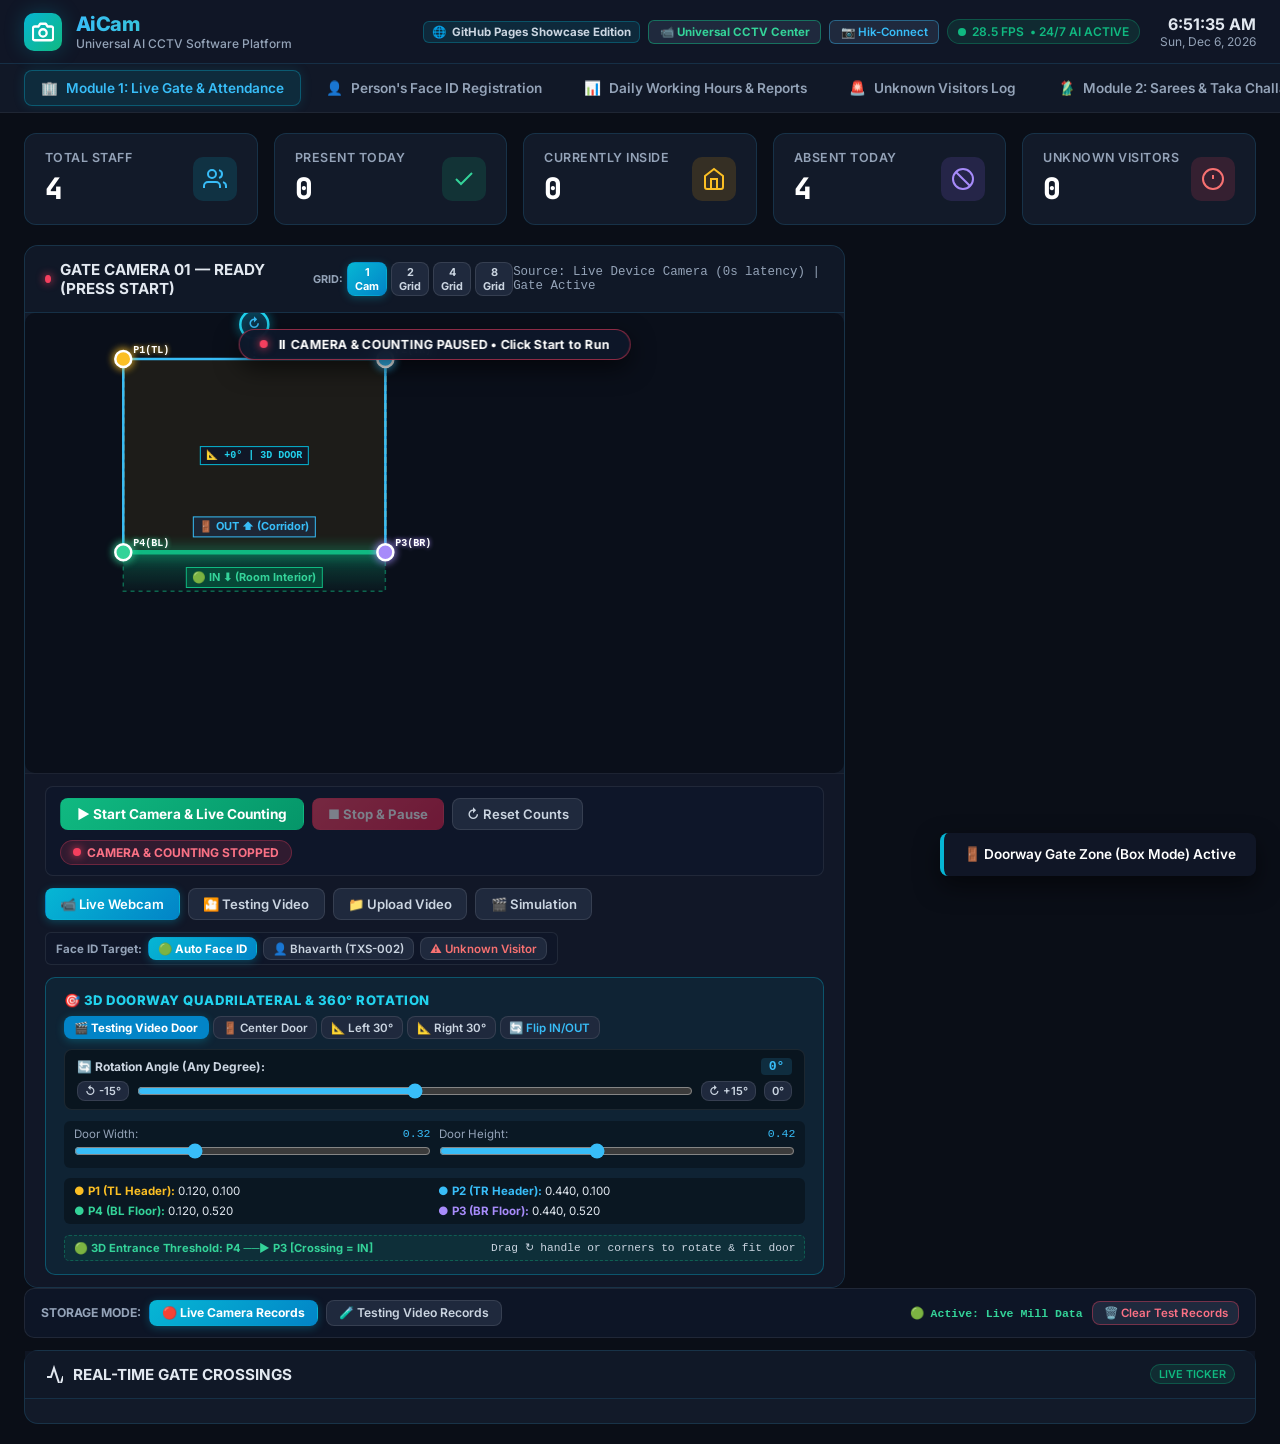
==== commit 6fe3c306: "feat: reset all count data preserving registered staff, ensure 4 staff 1 OUT 1 IN in test video, add" ====
--- a/docs/index.html
+++ b/docs/index.html
@@ -7,7 +7,7 @@
   <link rel="preconnect" href="https://fonts.googleapis.com">
   <link rel="preconnect" href="https://fonts.gstatic.com" crossorigin>
   <link href="https://fonts.googleapis.com/css2?family=Inter:wght@400;500;600;700;800&family=JetBrains+Mono:wght@500;700&display=swap" rel="stylesheet">
-  <link rel="stylesheet" href="./css/style.css?v=21.0">
+  <link rel="stylesheet" href="./css/style.css?v=26.0">
 </head>
 <body>
 
@@ -1055,6 +1055,6 @@
     </div>
   </div>
 
-  <script src="./js/app.js?v=21.0"></script>
+  <script src="./js/app.js?v=26.0"></script>
 </body>
 </html>
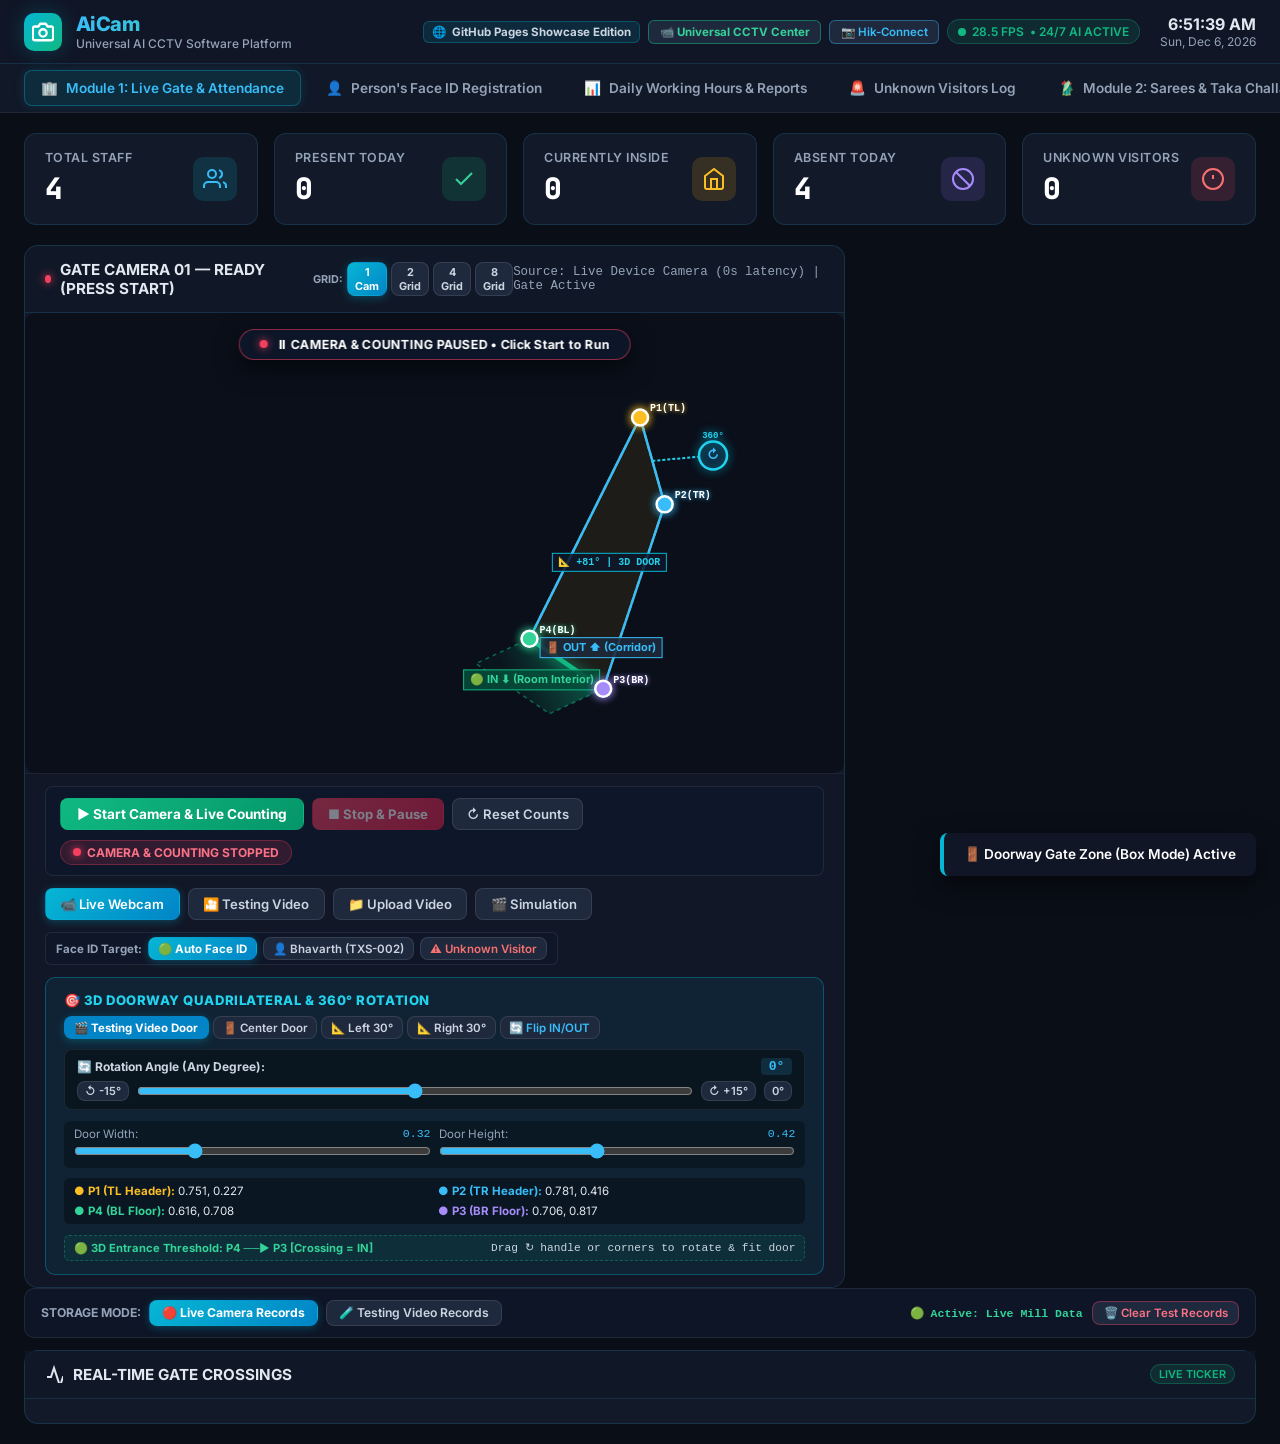
==== commit dc10bd45: "feat: default door quad coordinates to office door, resilient clear test records, and start 4 staff " ====
--- a/docs/index.html
+++ b/docs/index.html
@@ -7,7 +7,7 @@
   <link rel="preconnect" href="https://fonts.googleapis.com">
   <link rel="preconnect" href="https://fonts.gstatic.com" crossorigin>
   <link href="https://fonts.googleapis.com/css2?family=Inter:wght@400;500;600;700;800&family=JetBrains+Mono:wght@500;700&display=swap" rel="stylesheet">
-  <link rel="stylesheet" href="./css/style.css?v=26.0">
+  <link rel="stylesheet" href="./css/style.css?v=27.0">
 </head>
 <body>
 
@@ -292,10 +292,10 @@
 
                 <!-- 4 Editable Corners Display -->
                 <div style="display: grid; grid-template-columns: 1fr 1fr; gap: 6px; font-size: 0.72rem; font-family: monospace; background: rgba(0,0,0,0.35); padding: 6px 10px; border-radius: 6px;">
-                  <div><span style="color: #fbbf24; font-weight: 700;">● P1 (TL Header):</span> <span id="polyP1" style="color: #e2e8f0;">0.120, 0.100</span></div>
-                  <div><span style="color: #38bdf8; font-weight: 700;">● P2 (TR Header):</span> <span id="polyP2" style="color: #e2e8f0;">0.440, 0.100</span></div>
-                  <div><span style="color: #34d399; font-weight: 700;">● P4 (BL Floor):</span> <span id="polyP4" style="color: #e2e8f0;">0.120, 0.520</span></div>
-                  <div><span style="color: #a78bfa; font-weight: 700;">● P3 (BR Floor):</span> <span id="polyP3" style="color: #e2e8f0;">0.440, 0.520</span></div>
+                  <div><span style="color: #fbbf24; font-weight: 700;">● P1 (TL Header):</span> <span id="polyP1" style="color: #e2e8f0;">0.751, 0.227</span></div>
+                  <div><span style="color: #38bdf8; font-weight: 700;">● P2 (TR Header):</span> <span id="polyP2" style="color: #e2e8f0;">0.781, 0.416</span></div>
+                  <div><span style="color: #34d399; font-weight: 700;">● P4 (BL Floor):</span> <span id="polyP4" style="color: #e2e8f0;">0.616, 0.708</span></div>
+                  <div><span style="color: #a78bfa; font-weight: 700;">● P3 (BR Floor):</span> <span id="polyP3" style="color: #e2e8f0;">0.706, 0.817</span></div>
                 </div>
 
                 <!-- 3D Direction & Threshold Indicator Note -->
@@ -1055,6 +1055,6 @@
     </div>
   </div>
 
-  <script src="./js/app.js?v=26.0"></script>
+  <script src="./js/app.js?v=27.0"></script>
 </body>
 </html>
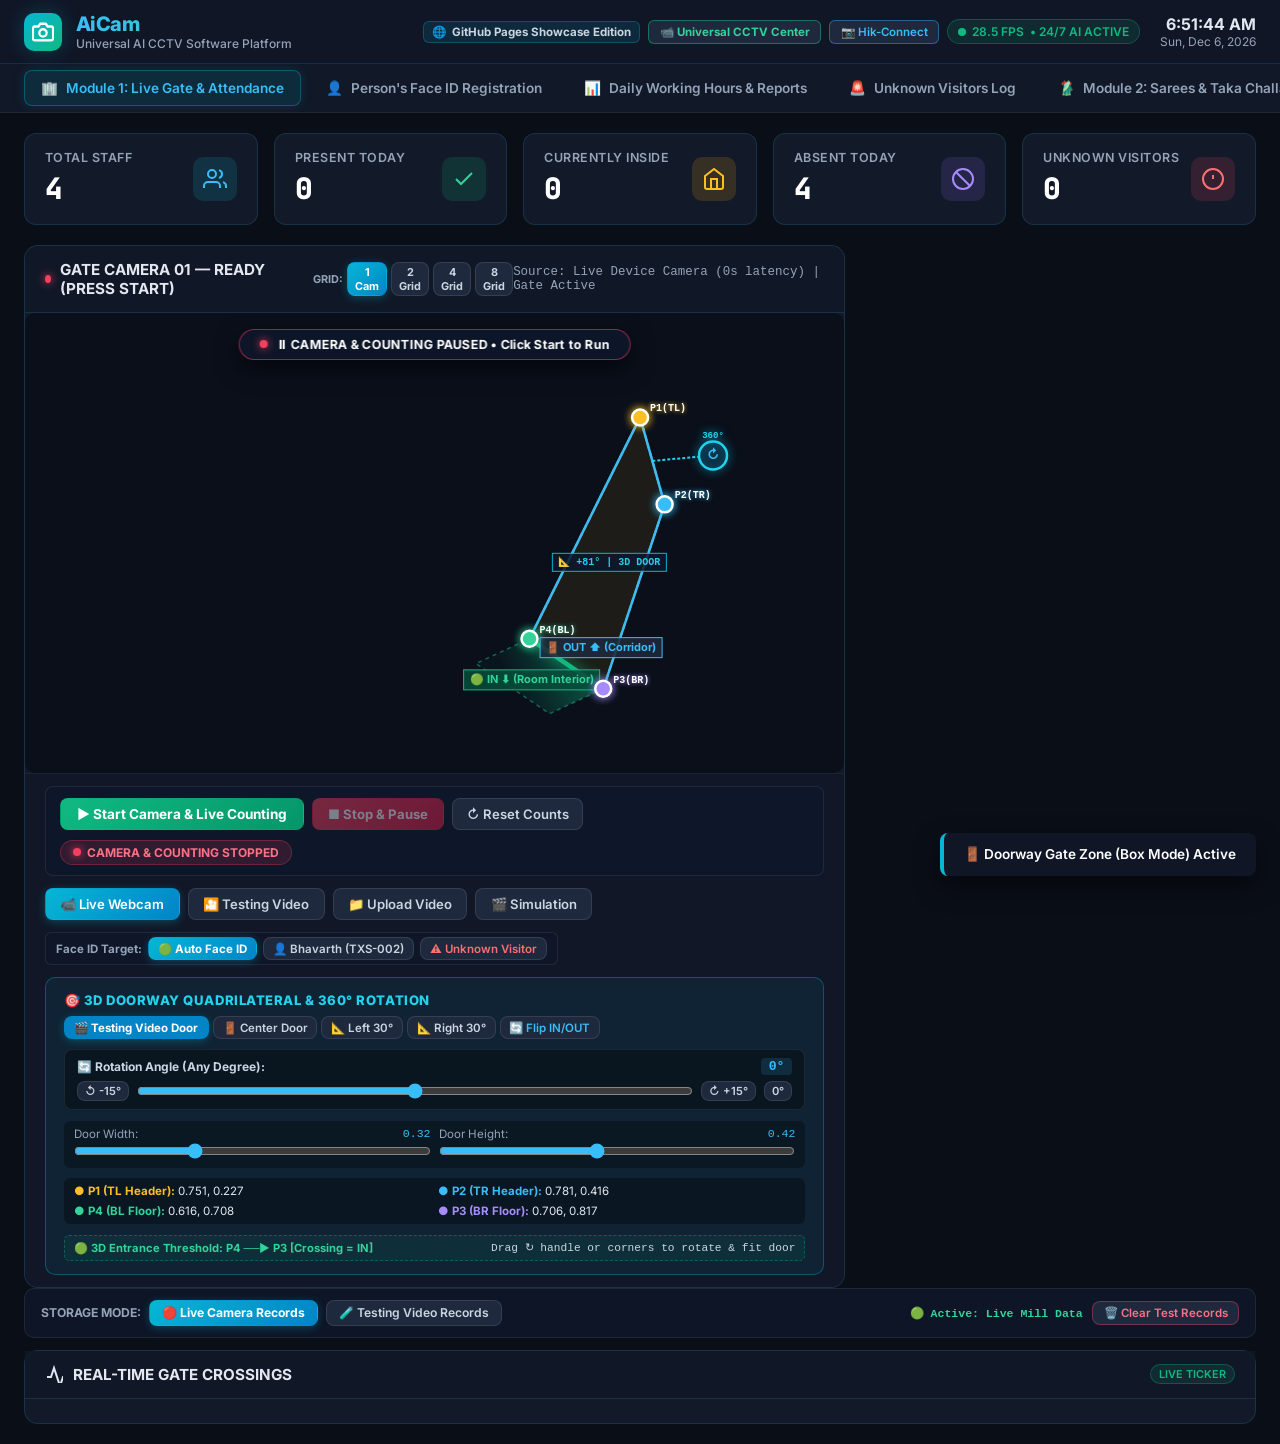
==== commit 7dfe5bc5: "Fix testing video attendance logging, tailgating support, zero-delay unknown snapshots, and universa" ====
--- a/docs/index.html
+++ b/docs/index.html
@@ -7,7 +7,7 @@
   <link rel="preconnect" href="https://fonts.googleapis.com">
   <link rel="preconnect" href="https://fonts.gstatic.com" crossorigin>
   <link href="https://fonts.googleapis.com/css2?family=Inter:wght@400;500;600;700;800&family=JetBrains+Mono:wght@500;700&display=swap" rel="stylesheet">
-  <link rel="stylesheet" href="./css/style.css?v=27.0">
+  <link rel="stylesheet" href="./css/style.css?v=29.0">
 </head>
 <body>
 
@@ -1055,6 +1055,6 @@
     </div>
   </div>
 
-  <script src="./js/app.js?v=27.0"></script>
+  <script src="./js/app.js?v=29.0"></script>
 </body>
 </html>
--- a/docs/css/style.css
+++ b/docs/css/style.css
@@ -865,16 +865,34 @@
   }
 }
 
-.staff-thumb {
-    cursor: pointer;
-    transition: transform 0.2s ease, box-shadow 0.2s ease;
-}
-.staff-thumb:hover {
-    transform: scale(1.15);
-    box-shadow: 0 0 14px rgba(6, 182, 212, 0.7);
-    outline: 2px solid #22d3ee;
-}
-
-.staff-thumb:active {
-    transform: scale(0.95);
-}
+/* Universal Big Screen Clickable Photos across Entire Project */
+.staff-thumb,
+.snapshot-img,
+.snapshot-card img,
+#staffGridContainer img,
+#attendanceTableBody img,
+#regPhotoPreview,
+.clickable-photo {
+    cursor: pointer !important;
+    transition: transform 0.2s ease, box-shadow 0.2s ease !important;
+}
+.staff-thumb:hover,
+.snapshot-img:hover,
+.snapshot-card img:hover,
+#staffGridContainer img:hover,
+#attendanceTableBody img:hover,
+#regPhotoPreview:hover,
+.clickable-photo:hover {
+    transform: scale(1.08) !important;
+    box-shadow: 0 0 16px rgba(56, 189, 248, 0.75) !important;
+    outline: 2px solid #38bdf8 !important;
+}
+.staff-thumb:active,
+.snapshot-img:active,
+.snapshot-card img:active,
+#staffGridContainer img:active,
+#attendanceTableBody img:active,
+#regPhotoPreview:active,
+.clickable-photo:active {
+    transform: scale(0.96) !important;
+}
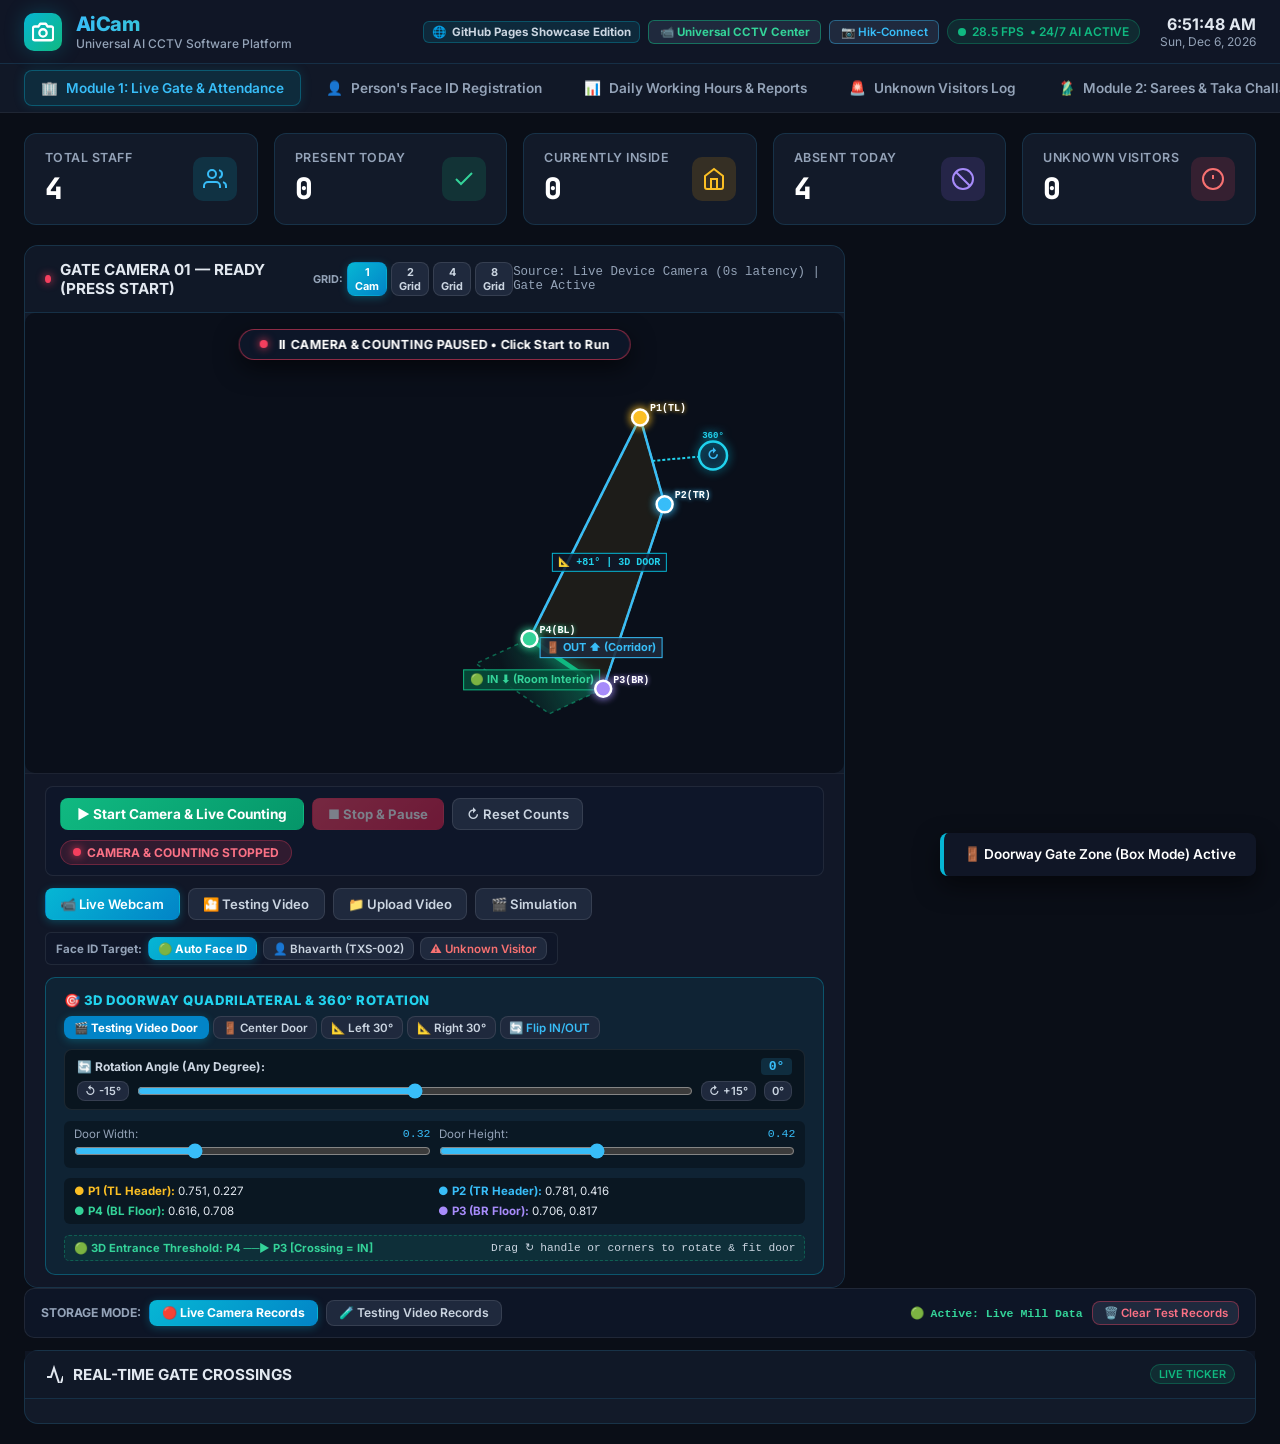
==== commit 43560f06: "Fix unclosed modal bug restoring full-screen photo lightbox, stop testing video after 1 playback, re" ====
--- a/docs/index.html
+++ b/docs/index.html
@@ -7,7 +7,7 @@
   <link rel="preconnect" href="https://fonts.googleapis.com">
   <link rel="preconnect" href="https://fonts.gstatic.com" crossorigin>
   <link href="https://fonts.googleapis.com/css2?family=Inter:wght@400;500;600;700;800&family=JetBrains+Mono:wght@500;700&display=swap" rel="stylesheet">
-  <link rel="stylesheet" href="./css/style.css?v=29.0">
+  <link rel="stylesheet" href="./css/style.css?v=30.0">
 </head>
 <body>
 
@@ -800,6 +800,7 @@
         </div>
       </form>
     </div>
+  </div>
   
   <!-- HIKVISION & HIK-CONNECT CAMERA INTEGRATION MODAL -->
   <div id="hikConnectModal" class="lightbox-overlay" style="display: none;" onclick="closeHikConnectModal(event)">
@@ -1055,6 +1056,6 @@
     </div>
   </div>
 
-  <script src="./js/app.js?v=29.0"></script>
+  <script src="./js/app.js?v=30.0"></script>
 </body>
 </html>
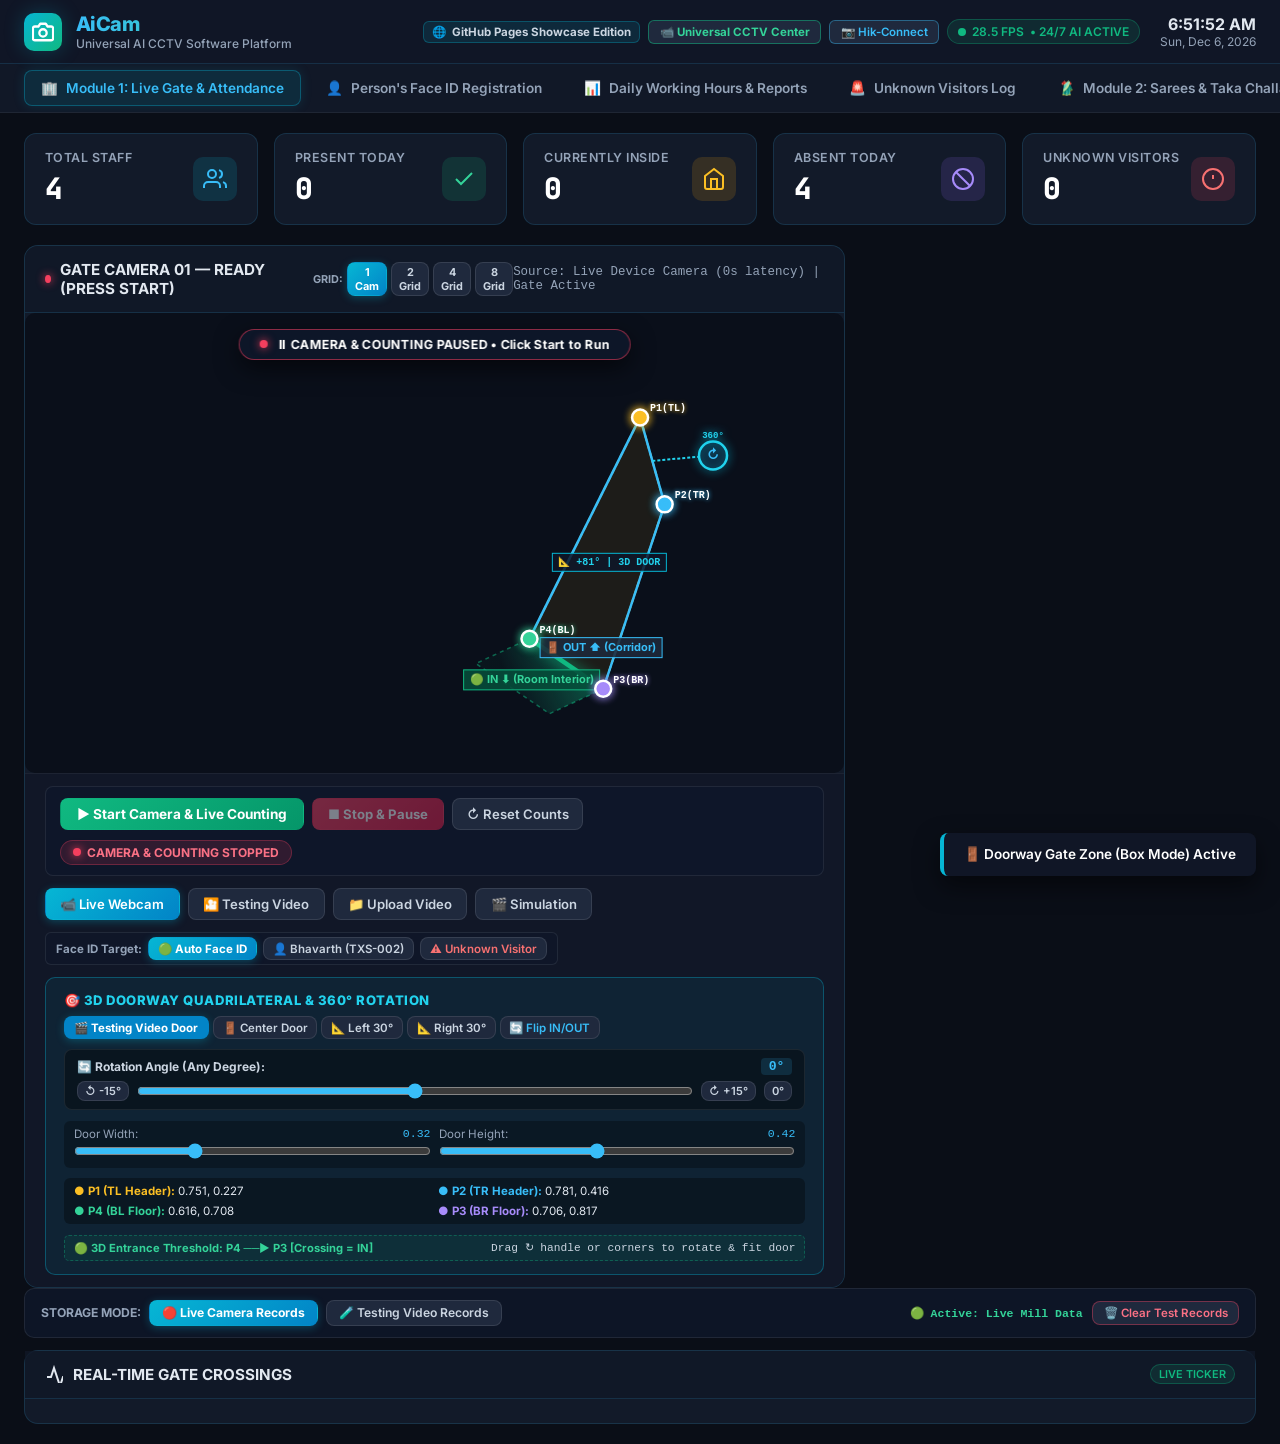
==== commit 9ecdd7be: "Fix scrolling lock during live testing video, optimize polling rate, ensure smooth page scrolling ac" ====
--- a/docs/index.html
+++ b/docs/index.html
@@ -7,7 +7,7 @@
   <link rel="preconnect" href="https://fonts.googleapis.com">
   <link rel="preconnect" href="https://fonts.gstatic.com" crossorigin>
   <link href="https://fonts.googleapis.com/css2?family=Inter:wght@400;500;600;700;800&family=JetBrains+Mono:wght@500;700&display=swap" rel="stylesheet">
-  <link rel="stylesheet" href="./css/style.css?v=30.0">
+  <link rel="stylesheet" href="./css/style.css?v=31.0">
 </head>
 <body>
 
@@ -1056,6 +1056,6 @@
     </div>
   </div>
 
-  <script src="./js/app.js?v=30.0"></script>
+  <script src="./js/app.js?v=31.0"></script>
 </body>
 </html>
--- a/docs/css/style.css
+++ b/docs/css/style.css
@@ -24,6 +24,12 @@
   font-family: 'Inter', -apple-system, BlinkMacSystemFont, 'Segoe UI', Roboto, sans-serif;
 }
 
+html {
+  overflow-x: hidden;
+  overflow-y: auto !important;
+  scroll-behavior: smooth;
+}
+
 body {
   background-color: var(--bg-primary);
   color: var(--text-main);
@@ -31,6 +37,13 @@
   display: flex;
   flex-direction: column;
   overflow-x: hidden;
+  overflow-y: auto !important;
+  scroll-behavior: smooth;
+}
+
+.tab-content-pane {
+  overflow-y: visible !important;
+  min-height: 60vh;
 }
 
 /* Scrollbar */
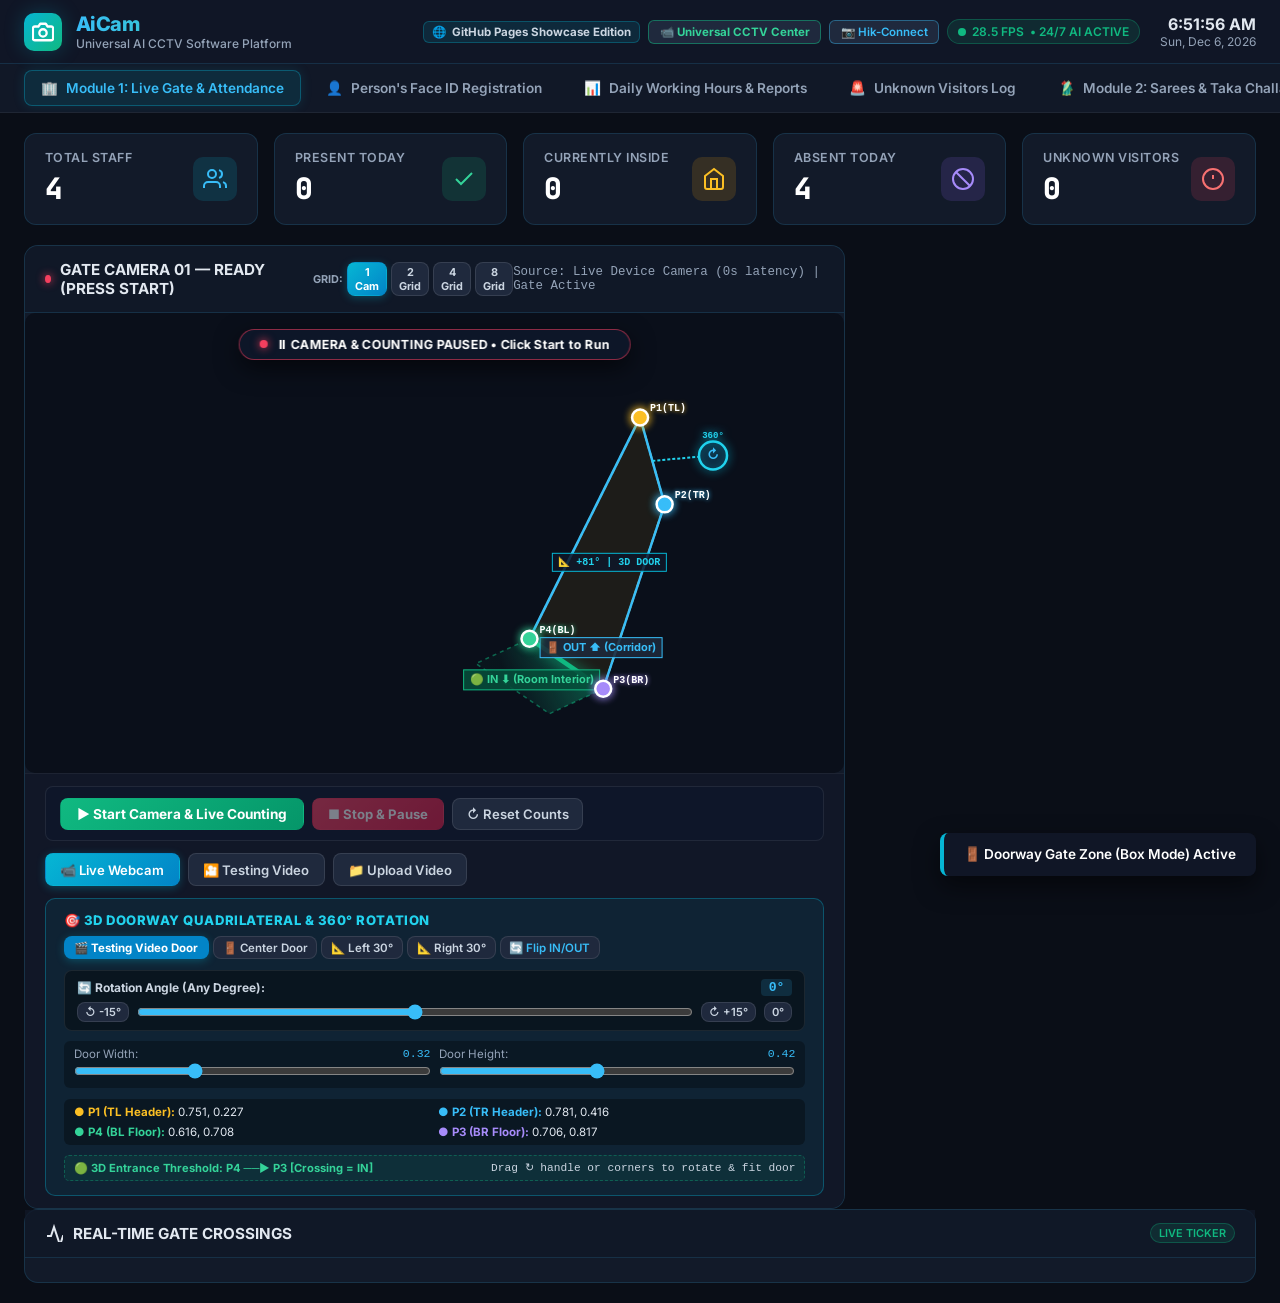
==== commit 574ce0e0: "Eliminate predicted staff counts, enforce video passage ground truth, implement 2-angle unknown visi" ====
--- a/docs/index.html
+++ b/docs/index.html
@@ -7,7 +7,7 @@
   <link rel="preconnect" href="https://fonts.googleapis.com">
   <link rel="preconnect" href="https://fonts.gstatic.com" crossorigin>
   <link href="https://fonts.googleapis.com/css2?family=Inter:wght@400;500;600;700;800&family=JetBrains+Mono:wght@500;700&display=swap" rel="stylesheet">
-  <link rel="stylesheet" href="./css/style.css?v=31.0">
+  <link rel="stylesheet" href="./css/style.css?v=33.0">
 </head>
 <body>
 
@@ -197,7 +197,7 @@
           <div class="cam-controls-bar" style="flex-direction: column; gap: 0.75rem; align-items: stretch; padding-top: 0.75rem;">
 
             <!-- Row 1: Primary Controls (Start / Stop / Reset / Status) -->
-            <div style="display: flex; gap: 0.6rem; align-items: center; justify-content: space-between; flex-wrap: wrap; background: rgba(15,23,42,0.92); padding: 0.65rem 0.85rem; border-radius: 8px; border: 1px solid rgba(255,255,255,0.08);">
+            <div style="display: flex; gap: 0.6rem; align-items: center; justify-content: flex-start; flex-wrap: wrap; background: rgba(15,23,42,0.92); padding: 0.65rem 0.85rem; border-radius: 8px; border: 1px solid rgba(255,255,255,0.08);">
               <div style="display: flex; gap: 0.5rem; align-items: center; flex-wrap: wrap;">
                 <button id="btnStartCounting" class="btn btn-emerald" style="padding: 0.45rem 1rem; font-weight: 700; font-size: 0.85rem;" onclick="startLiveCounting()">
                   &#9654; Start Camera &amp; Live Counting
@@ -209,15 +209,9 @@
                   &#8635; Reset Counts
                 </button>
               </div>
-
-              <!-- Live Counting Status Badge -->
-              <div id="countingStatusBadge" style="display: flex; align-items: center; gap: 6px; font-size: 0.75rem; font-weight: 700; color: #fb7185; background: rgba(244,63,94,0.15); border: 1px solid rgba(244,63,94,0.3); padding: 4px 12px; border-radius: 20px;">
-                <span class="pulse-dot" id="statusDot" style="background: #f43f5e; box-shadow: 0 0 8px #f43f5e; animation: none;"></span>
-                <span id="countingStatusText">CAMERA &amp; COUNTING STOPPED</span>
-              </div>
-            </div>
-
-            <!-- Row 2: Clean Video Source + Target Selector -->
+            </div>
+
+            <!-- Row 2: Clean Video Source Selector -->
             <div style="display: flex; justify-content: space-between; align-items: center; flex-wrap: wrap; gap: 0.75rem;">
 
               <!-- Clean Source Selector (No repetition) -->
@@ -232,17 +226,6 @@
                   &#128193; Upload Video
                 </label>
                 <input type="file" id="videoFileInput" accept="video/*" style="display: none;" />
-                <button id="btnSrcSim" class="btn btn-secondary" onclick="runSimulatedGateEvent()" title="Run CCTV Simulation Pass & Capture Unknown Visitor">
-                  &#127916; Simulation
-                </button>
-              </div>
-
-              <!-- Biometric Target Selection -->
-              <div style="display: flex; align-items: center; gap: 0.4rem; background: rgba(15,23,42,0.7); padding: 4px 10px; border-radius: 6px; border: 1px solid rgba(255,255,255,0.08);">
-                <span style="font-size: 0.72rem; color: #94a3b8; font-weight: 700;">Face ID Target:</span>
-                <button id="btnTargetAuto" class="btn btn-primary" style="padding: 0.22rem 0.55rem; font-size: 0.72rem; font-weight: 700;" onclick="setGatePersonTarget('auto')">&#128994; Auto Face ID</button>
-                <button id="btnTargetStaff" class="btn btn-secondary" style="padding: 0.22rem 0.55rem; font-size: 0.72rem;" onclick="setGatePersonTarget('bhavarth')">&#128100; Bhavarth (TXS-002)</button>
-                <button id="btnTargetUnknown" class="btn btn-secondary" style="padding: 0.22rem 0.55rem; font-size: 0.72rem; color: #f87171;" onclick="setGatePersonTarget('unknown')">&#9888;&#65039; Unknown Visitor</button>
               </div>
 
               <!-- Gate Geometry & Zone Editor Panel -->
@@ -315,26 +298,6 @@
           <!-- Dynamically populated camera feed tiles -->
         </div>
 
-        <!-- Live vs Testing Video Storage Mode Selector -->
-        <div style="background: rgba(15,23,42,0.85); border: 1px solid rgba(255,255,255,0.08); border-radius: 10px; padding: 0.65rem 1rem; margin-bottom: 0.75rem; display: flex; justify-content: space-between; align-items: center; flex-wrap: wrap; gap: 0.6rem;">
-          <div style="display: flex; gap: 0.5rem; align-items: center;">
-            <span style="font-size: 0.76rem; font-weight: 700; color: #94a3b8; text-transform: uppercase;">Storage Mode:</span>
-            <button id="btnViewLiveRecords" class="btn btn-primary" style="padding: 0.3rem 0.75rem; font-size: 0.76rem; font-weight: 700;" onclick="switchStorageMode('live')">
-              🔴 Live Camera Records
-            </button>
-            <button id="btnViewTestRecords" class="btn btn-secondary" style="padding: 0.3rem 0.75rem; font-size: 0.76rem;" onclick="switchStorageMode('testing')">
-              🧪 Testing Video Records
-            </button>
-          </div>
-          <div style="display: flex; align-items: center; gap: 0.6rem;">
-            <span id="storageModeBadge" style="font-size: 0.72rem; font-family: monospace; color: #34d399; font-weight: 700;">
-              🟢 Active: Live Mill Data
-            </span>
-            <button id="btnClearTestRecordsBtn" class="btn btn-secondary" style="padding: 0.25rem 0.65rem; font-size: 0.72rem; border-color: rgba(244,63,94,0.4); color: #fb7185;" onclick="clearTestRecordsNow()">
-              🗑️ Clear Test Records
-            </button>
-          </div>
-        </div>
 
         <!-- Live Gate Events Ticker -->
         <div class="feed-card">
@@ -417,13 +380,16 @@
       
       <!-- Source-Separated Attendance Selector -->
       <div style="display: flex; justify-content: space-between; align-items: center; background: rgba(15,23,42,0.7); padding: 0.65rem 1rem; border-radius: 10px; border: 1px solid rgba(255,255,255,0.08); margin-bottom: 1rem; flex-wrap: wrap; gap: 0.75rem;">
-        <div style="display: flex; gap: 0.6rem; align-items: center;">
+        <div style="display: flex; gap: 0.6rem; align-items: center; flex-wrap: wrap;">
           <span style="font-size: 0.8rem; font-weight: 700; color: #94a3b8; text-transform: uppercase; letter-spacing: 0.03em;">Attendance Mode:</span>
           <button id="btnReportsViewLive" class="btn btn-primary" style="padding: 0.35rem 0.85rem; font-size: 0.78rem; font-weight: 700;" onclick="setReportsViewMode('live')">
             🎥 Live Camera Records
           </button>
           <button id="btnReportsViewTest" class="btn btn-secondary" style="padding: 0.35rem 0.85rem; font-size: 0.78rem;" onclick="setReportsViewMode('testing')">
             🎬 Testing Video Records
+          </button>
+          <button id="btnClearTestRecordsBtn" class="btn btn-secondary" style="padding: 0.35rem 0.75rem; font-size: 0.78rem; border-color: rgba(244,63,94,0.4); color: #fb7185; display: none;" onclick="clearTestRecordsNow()" title="Clear testing video attendance and event records">
+            🗑️ Clear Test Records
           </button>
         </div>
         <div id="reportSourceBanner" style="font-size: 0.78rem; font-family: monospace; color: #34d399; font-weight: 700; display: flex; align-items: center; gap: 6px;">
@@ -1056,6 +1022,6 @@
     </div>
   </div>
 
-  <script src="./js/app.js?v=31.0"></script>
+  <script src="./js/app.js?v=33.0"></script>
 </body>
 </html>
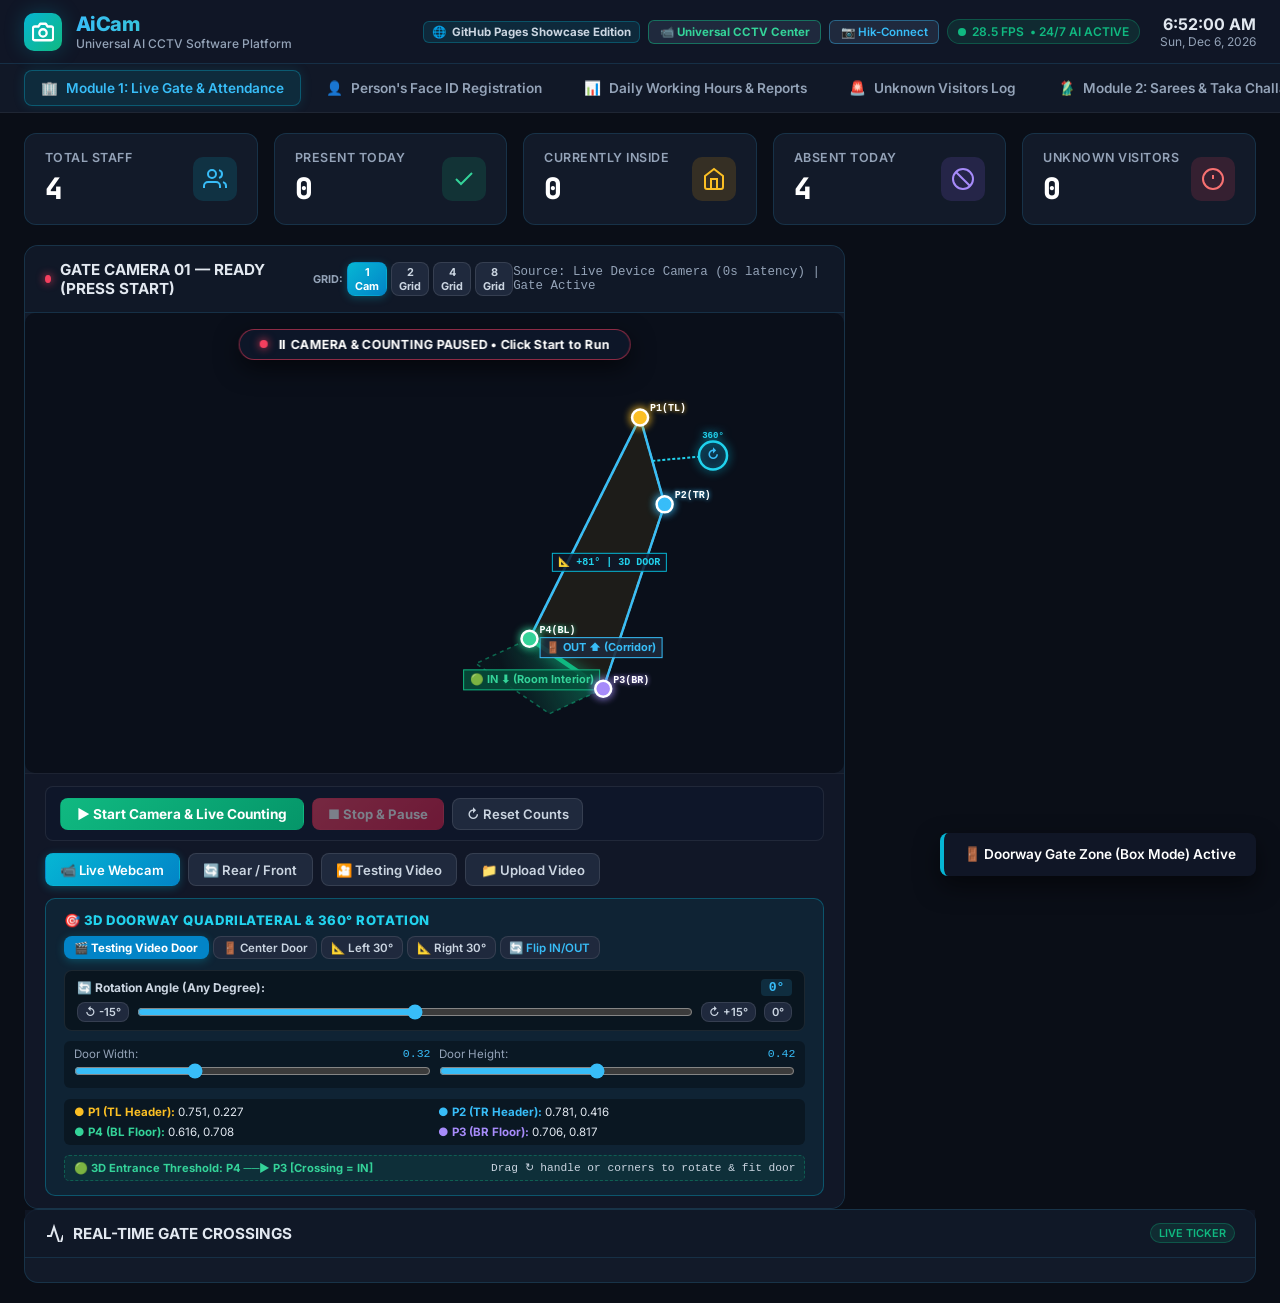
==== commit 85a13094: "Fix mobile Live Webcam startup with progressive fallback, add Rear/Front camera flip, and add live b" ====
--- a/docs/index.html
+++ b/docs/index.html
@@ -7,7 +7,7 @@
   <link rel="preconnect" href="https://fonts.googleapis.com">
   <link rel="preconnect" href="https://fonts.gstatic.com" crossorigin>
   <link href="https://fonts.googleapis.com/css2?family=Inter:wght@400;500;600;700;800&family=JetBrains+Mono:wght@500;700&display=swap" rel="stylesheet">
-  <link rel="stylesheet" href="./css/style.css?v=33.0">
+  <link rel="stylesheet" href="./css/style.css?v=34.0">
 </head>
 <body>
 
@@ -167,7 +167,7 @@
 
             <!-- 2. Real Video / Webcam Player (used on GitHub Pages or standalone browser mode with 0-sec delay) -->
             <video id="html5VideoPlayer"
-                   src=""
+                   autoplay
                    playsinline
                    muted
                    crossorigin="anonymous"
@@ -218,6 +218,9 @@
               <div class="source-selector" style="flex-wrap: wrap; margin: 0;">
                 <button id="btnSrcWebcam" class="btn btn-primary" onclick="setVideoSource('webcam')">
                   &#128249; Live Webcam
+                </button>
+                <button id="btnFlipCamera" class="btn btn-secondary" onclick="flipDeviceCamera()" title="Switch between Rear and Front camera on Mobile">
+                  &#128260; Rear / Front
                 </button>
                 <button id="btnSrcTestVideo" class="btn btn-secondary" onclick="setVideoSource('file')" title="Load testing video.mp4">
                   &#127910; Testing Video
@@ -1022,6 +1025,6 @@
     </div>
   </div>
 
-  <script src="./js/app.js?v=33.0"></script>
+  <script src="./js/app.js?v=34.0"></script>
 </body>
 </html>
